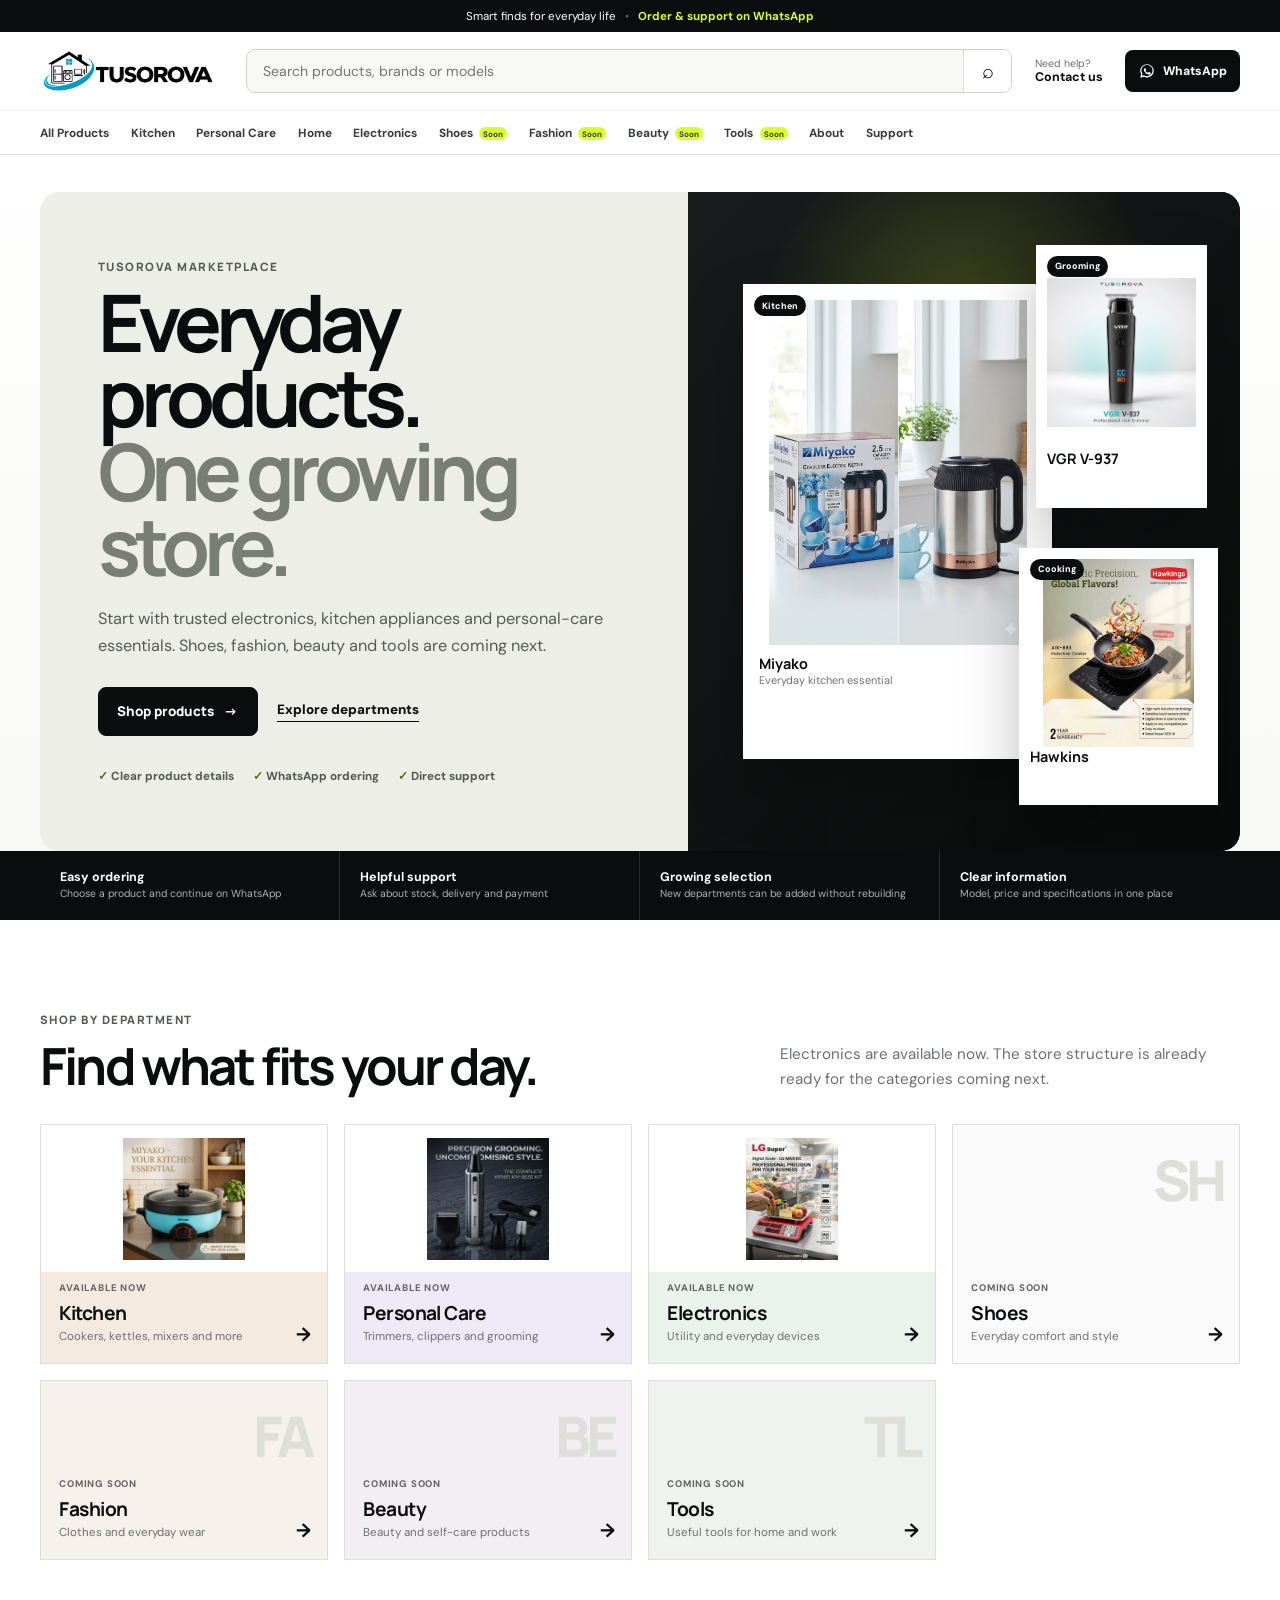
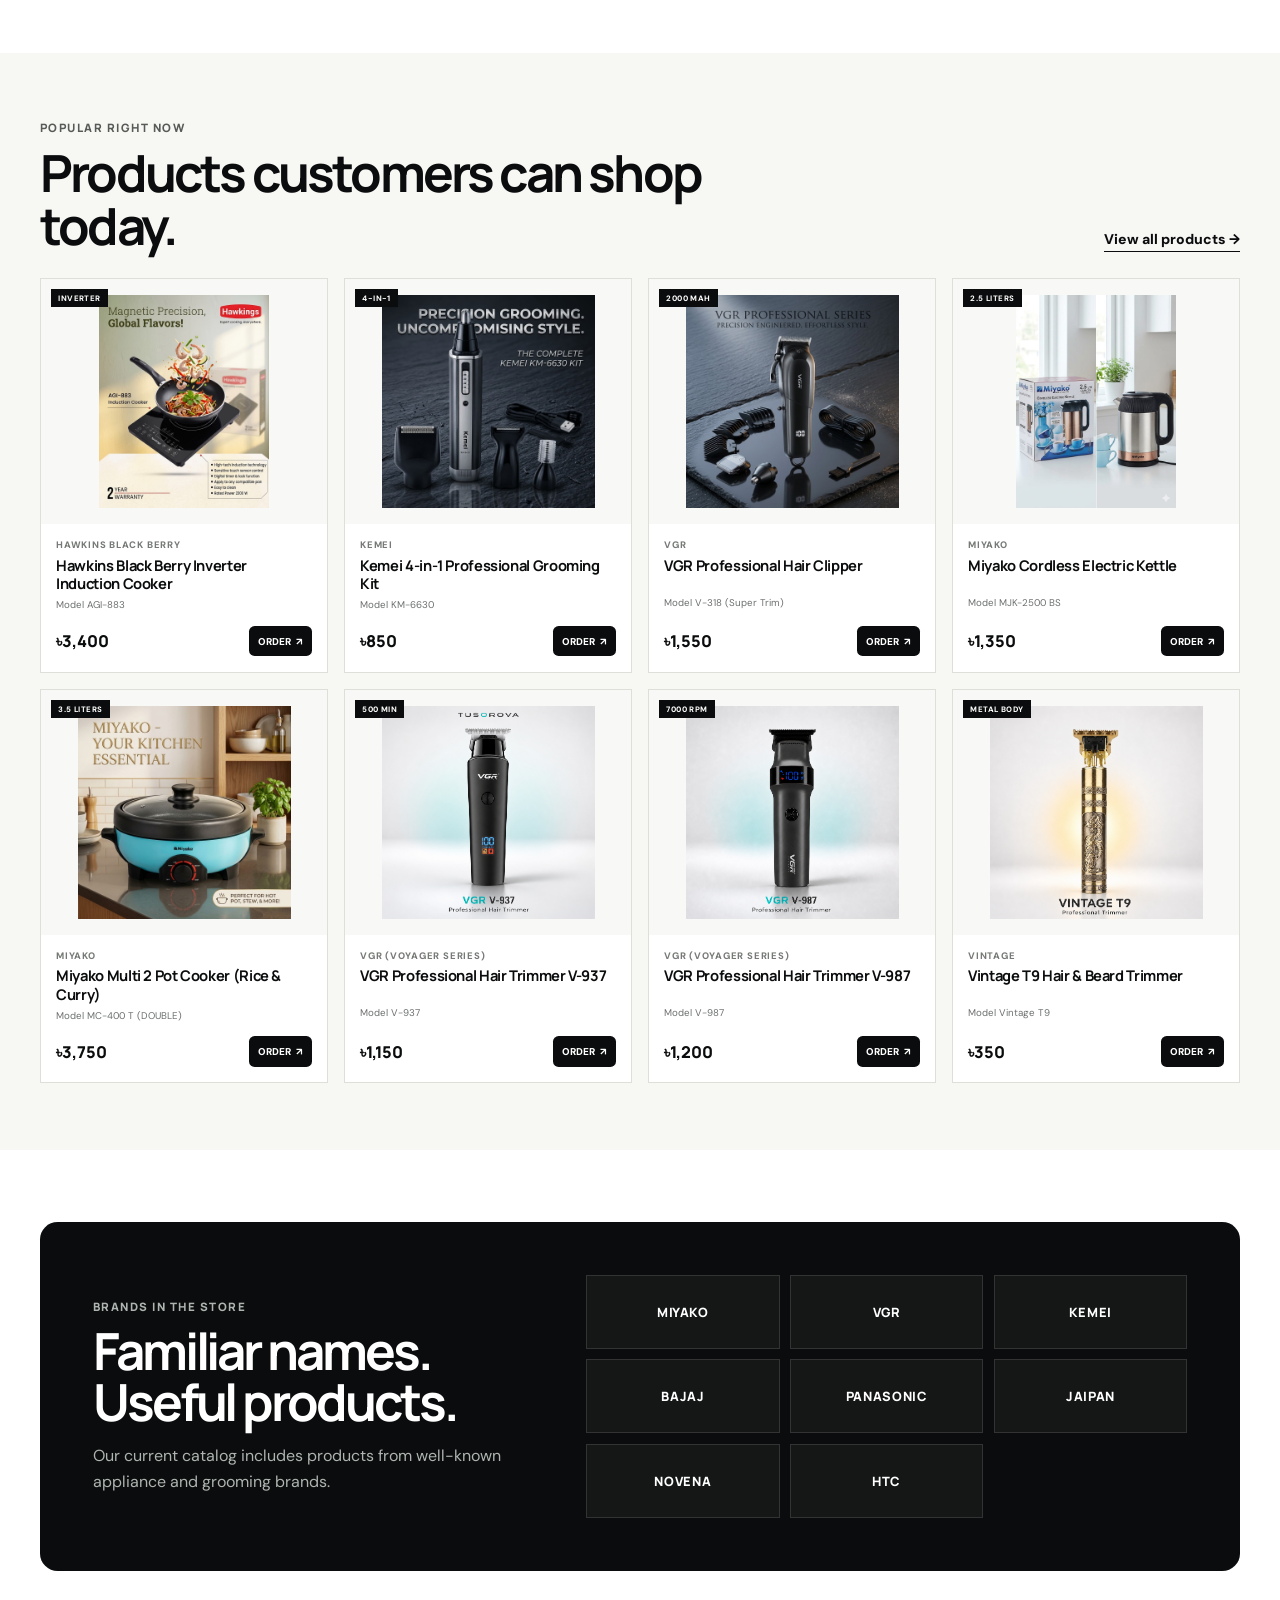
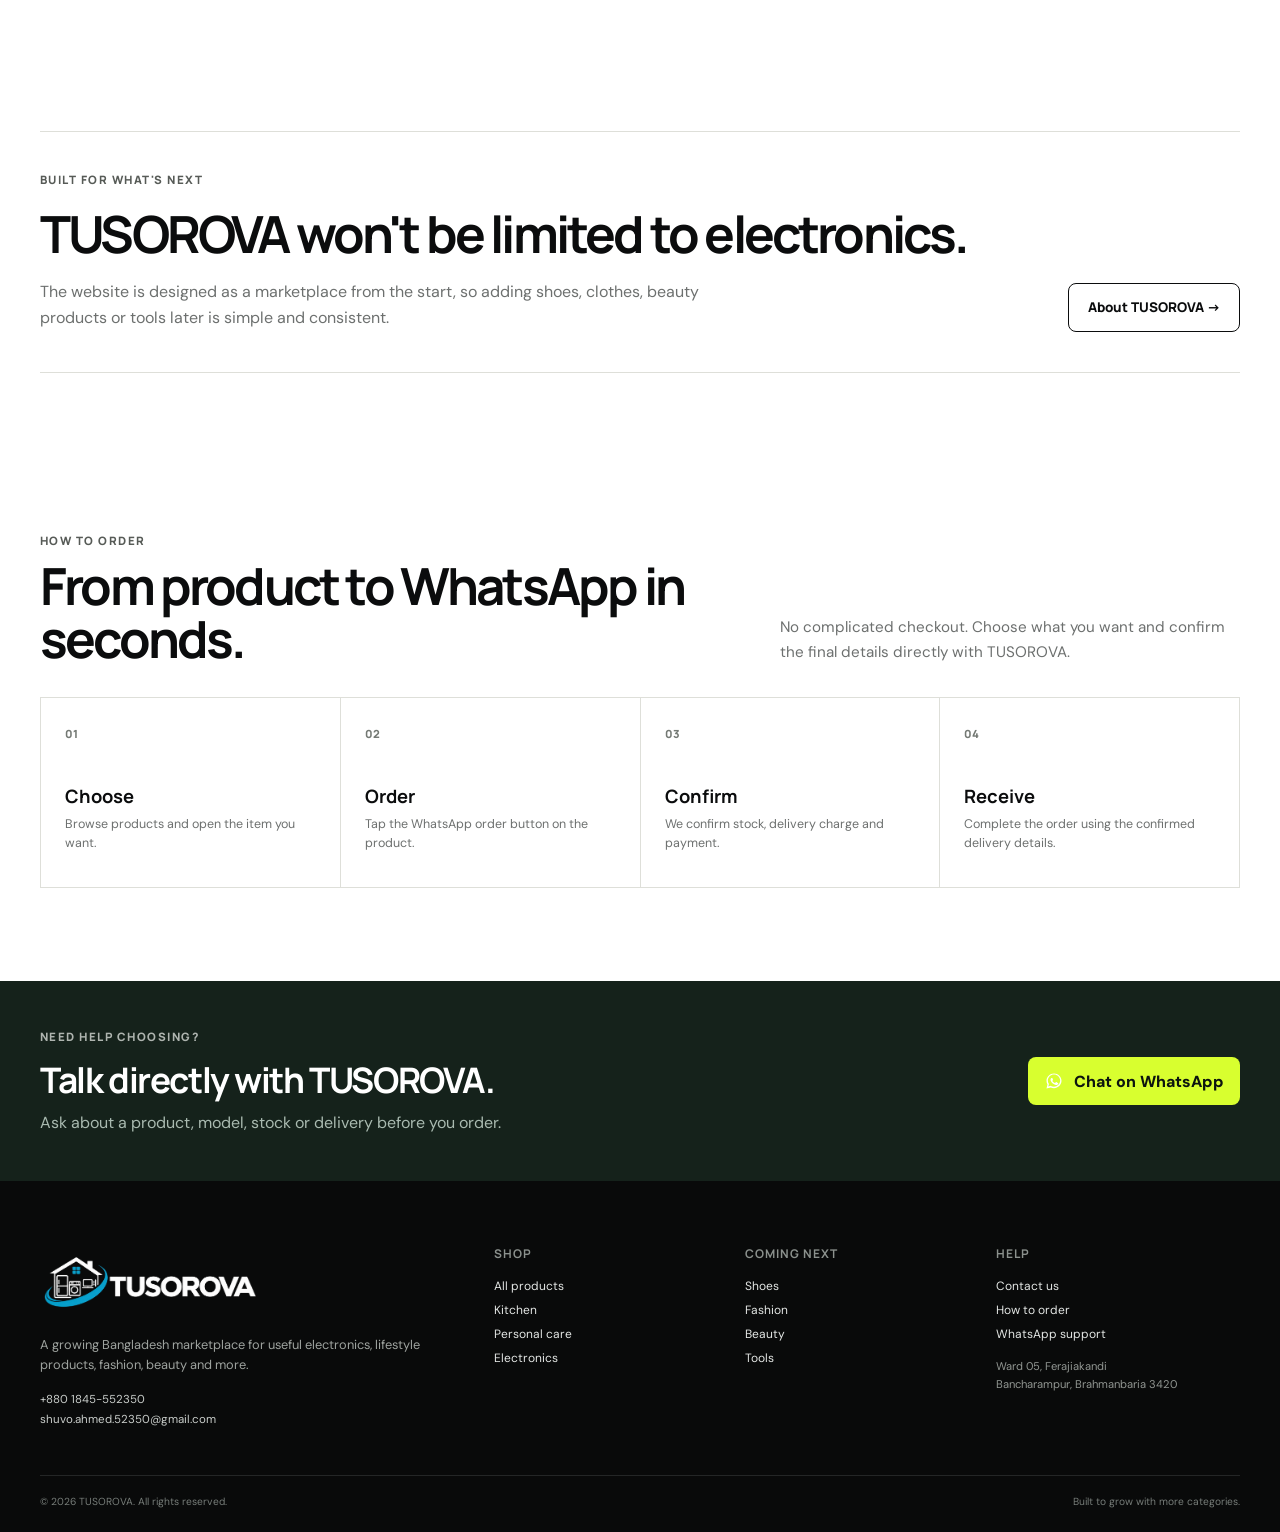
==== index.html @ 665674dc "Use transparent brand logo and Bangla WhatsApp messages" ====
<!doctype html>
<html lang="en">
<head>
<meta charset="utf-8">
<meta name="viewport" content="width=device-width, initial-scale=1">
<meta name="theme-color" content="#0a0a0a">
<link rel="icon" href="assets/tusorova-original-mark.svg" type="image/svg+xml">
<link rel="preconnect" href="https://fonts.googleapis.com">
<link rel="preconnect" href="https://fonts.gstatic.com" crossorigin>
<link href="https://fonts.googleapis.com/css2?family=DM+Sans:wght@400;500;600;700&family=Manrope:wght@600;700;800&display=swap" rel="stylesheet">
<link rel="stylesheet" href="css/style.css?v=tusorova-2026-2">
<meta name="description" content="Shop TUSOROVA for electronics, kitchen appliances and personal care products. Shoes, fashion, beauty and tools are coming next.">
<meta name="google-site-verification" content="vX2oG7GP9mftNvtlFrKsO9a4aF0Yzbfd-yF4ftfDaGk">
<meta property="og:title" content="TUSOROVA | Everyday products, one growing store">
<meta property="og:description" content="Electronics today. More everyday categories tomorrow.">
<title>TUSOROVA | Everyday Products, One Growing Store</title>
</head>
<body data-page="home">
<div class="announcement-bar"><div class="container"><span>Smart finds for everyday life</span><span class="announcement-sep">•</span><a href="https://wa.me/8801987510088?text=%E0%A6%86%E0%A6%B8%E0%A6%B8%E0%A6%BE%E0%A6%B2%E0%A6%BE%E0%A6%AE%E0%A7%81%20%E0%A6%86%E0%A6%B2%E0%A6%BE%E0%A6%87%E0%A6%95%E0%A7%81%E0%A6%AE%20TUSOROVA!%20%E0%A6%86%E0%A6%AE%E0%A6%BF%20%E0%A6%86%E0%A6%AA%E0%A6%A8%E0%A6%BE%E0%A6%A6%E0%A7%87%E0%A6%B0%20%E0%A6%AA%E0%A6%A3%E0%A7%8D%E0%A6%AF%20%E0%A6%B8%E0%A6%AE%E0%A7%8D%E0%A6%AA%E0%A6%B0%E0%A7%8D%E0%A6%95%E0%A7%87%20%E0%A6%9C%E0%A6%BE%E0%A6%A8%E0%A6%A4%E0%A7%87%20%E0%A6%9A%E0%A6%BE%E0%A6%87%E0%A5%A4" target="_blank" rel="noopener">Order & support on WhatsApp</a></div></div>
<header class="site-header sticky-top">
  <div class="container header-main">
    <button class="mobile-menu-btn" type="button" aria-label="Open menu" aria-expanded="false" aria-controls="siteNav"><span></span><span></span><span></span></button>
    <a class="brand-logo" href="index.html" aria-label="TUSOROVA home"><img src="assets/tusorova-transparent.png" alt="TUSOROVA"></a>
    <form class="site-search" role="search"><label class="visually-hidden" for="siteSearch">Search products</label><input id="siteSearch" type="search" placeholder="Search products, brands or models" autocomplete="off"><button type="submit" aria-label="Search">⌕</button></form>
    <a class="header-support" href="contact.html"><span>Need help?</span><strong>Contact us</strong></a>
    <a class="header-whatsapp" href="https://wa.me/8801987510088?text=%E0%A6%86%E0%A6%B8%E0%A6%B8%E0%A6%BE%E0%A6%B2%E0%A6%BE%E0%A6%AE%E0%A7%81%20%E0%A6%86%E0%A6%B2%E0%A6%BE%E0%A6%87%E0%A6%95%E0%A7%81%E0%A6%AE%20TUSOROVA!%20%E0%A6%86%E0%A6%AE%E0%A6%BF%20%E0%A6%86%E0%A6%AA%E0%A6%A8%E0%A6%BE%E0%A6%A6%E0%A7%87%E0%A6%B0%20%E0%A6%AA%E0%A6%A3%E0%A7%8D%E0%A6%AF%20%E0%A6%B8%E0%A6%AE%E0%A7%8D%E0%A6%AA%E0%A6%B0%E0%A7%8D%E0%A6%95%E0%A7%87%20%E0%A6%9C%E0%A6%BE%E0%A6%A8%E0%A6%A4%E0%A7%87%20%E0%A6%9A%E0%A6%BE%E0%A6%87%E0%A5%A4" target="_blank" rel="noopener"><img src="assets/whatsapp-chat.svg" alt=""><span>WhatsApp</span></a>
  </div>
  <nav class="department-nav" id="siteNav" aria-label="Departments">
    <div class="container department-scroll">
      <a href="products.html" data-nav-category="all">All Products</a>
      <a href="products.html?category=kitchen" data-nav-category="kitchen">Kitchen</a>
      <a href="products.html?category=personal" data-nav-category="personal">Personal Care</a>
      <a href="products.html?category=home" data-nav-category="home">Home</a>
      <a href="products.html?category=power" data-nav-category="power">Electronics</a>
      <a href="products.html?category=shoes" data-nav-category="shoes">Shoes <small>Soon</small></a>
      <a href="products.html?category=fashion" data-nav-category="fashion">Fashion <small>Soon</small></a>
      <a href="products.html?category=beauty" data-nav-category="beauty">Beauty <small>Soon</small></a>
      <a href="products.html?category=tools" data-nav-category="tools">Tools <small>Soon</small></a>
      <a href="about.html">About</a>
      <a href="contact.html">Support</a>
    </div>
  </nav>
</header>
<main>
  <section class="hero-section">
    <div class="container">
      <div class="hero-shell">
        <div class="hero-copy">
          <p class="eyebrow">TUSOROVA MARKETPLACE</p>
          <h1>Everyday products.<br><em>One growing store.</em></h1>
          <p class="hero-lead">Start with trusted electronics, kitchen appliances and personal-care essentials. Shoes, fashion, beauty and tools are coming next.</p>
          <div class="hero-actions"><a class="btn-primary-dark" href="products.html">Shop products <span>→</span></a><a class="btn-text" href="#departments">Explore departments</a></div>
          <div class="hero-proof"><span>✓ Clear product details</span><span>✓ WhatsApp ordering</span><span>✓ Direct support</span></div>
        </div>
        <div class="hero-products" aria-label="Featured TUSOROVA products">
          <div class="hero-product hero-product-main"><span class="mini-label">Kitchen</span><img src="assets/miyako-mjk-2500bs.jpg" alt="Miyako electric kettle"><strong>Miyako</strong><small>Everyday kitchen essential</small></div>
          <div class="hero-product hero-product-top"><span class="mini-label">Grooming</span><img src="assets/vgr-v937-main.png" alt="VGR V-937 trimmer"><strong>VGR V-937</strong></div>
          <div class="hero-product hero-product-bottom"><span class="mini-label">Cooking</span><img src="assets/hawkins-agi-883-display.png" alt="Hawkins induction cooker"><strong>Hawkins</strong></div>
        </div>
      </div>
    </div>
  </section>

  <section class="trust-strip"><div class="container trust-grid"><div><b>Easy ordering</b><span>Choose a product and continue on WhatsApp</span></div><div><b>Helpful support</b><span>Ask about stock, delivery and payment</span></div><div><b>Growing selection</b><span>New departments can be added without rebuilding</span></div><div><b>Clear information</b><span>Model, price and specifications in one place</span></div></div></section>

  <section class="section-space" id="departments">
    <div class="container">
      <div class="section-heading"><div><p class="eyebrow">SHOP BY DEPARTMENT</p><h2>Find what fits your day.</h2></div><p>Electronics are available now. The store structure is already ready for the categories coming next.</p></div>
      <div class="department-grid">
        <a class="department-card active-dept dept-kitchen" href="products.html?category=kitchen"><div class="dept-image"><img src="assets/miyako-mc-400t-main.png" alt="Kitchen appliances"></div><div><span>Available now</span><h3>Kitchen</h3><p>Cookers, kettles, mixers and more</p></div><b>→</b></a>
        <a class="department-card active-dept dept-care" href="products.html?category=personal"><div class="dept-image"><img src="assets/kemei-km-6630-main.png" alt="Personal care"></div><div><span>Available now</span><h3>Personal Care</h3><p>Trimmers, clippers and grooming</p></div><b>→</b></a>
        <a class="department-card active-dept dept-electronics" href="products.html?category=power"><div class="dept-image"><img src="assets/lg-super-lg-max-dc.jpg" alt="Electronics"></div><div><span>Available now</span><h3>Electronics</h3><p>Utility and everyday devices</p></div><b>→</b></a>
        <a class="department-card coming-dept" href="products.html?category=shoes"><div class="dept-letter">SH</div><div><span>Coming soon</span><h3>Shoes</h3><p>Everyday comfort and style</p></div><b>→</b></a>
        <a class="department-card coming-dept" href="products.html?category=fashion"><div class="dept-letter">FA</div><div><span>Coming soon</span><h3>Fashion</h3><p>Clothes and everyday wear</p></div><b>→</b></a>
        <a class="department-card coming-dept" href="products.html?category=beauty"><div class="dept-letter">BE</div><div><span>Coming soon</span><h3>Beauty</h3><p>Beauty and self-care products</p></div><b>→</b></a>
        <a class="department-card coming-dept" href="products.html?category=tools"><div class="dept-letter">TL</div><div><span>Coming soon</span><h3>Tools</h3><p>Useful tools for home and work</p></div><b>→</b></a>
      </div>
    </div>
  </section>

  <section class="featured-wrap section-space-sm">
    <div class="container"><div class="section-heading compact"><div><p class="eyebrow">POPULAR RIGHT NOW</p><h2>Products customers can shop today.</h2></div><a class="view-all" href="products.html">View all products →</a></div><div class="row g-3 g-lg-4" id="featuredProducts"></div></div>
  </section>

  <section class="brand-section section-space"><div class="container"><div class="brand-panel"><div><p class="eyebrow light">BRANDS IN THE STORE</p><h2>Familiar names.<br>Useful products.</h2><p>Our current catalog includes products from well-known appliance and grooming brands.</p></div><div class="brand-cloud"><span>MIYAKO</span><span>VGR</span><span>KEMEI</span><span>BAJAJ</span><span>PANASONIC</span><span>JAIPAN</span><span>NOVENA</span><span>HTC</span></div></div></div></section>

  <section class="section-space-sm"><div class="container"><div class="future-panel"><div><p class="eyebrow">BUILT FOR WHAT'S NEXT</p><h2>TUSOROVA won't be limited to electronics.</h2><p>The website is designed as a marketplace from the start, so adding shoes, clothes, beauty products or tools later is simple and consistent.</p></div><a class="btn-outline-dark" href="about.html">About TUSOROVA →</a></div></div></section>

  <section class="order-home section-space" id="how-to-order"><div class="container"><div class="section-heading"><div><p class="eyebrow">HOW TO ORDER</p><h2>From product to WhatsApp in seconds.</h2></div><p>No complicated checkout. Choose what you want and confirm the final details directly with TUSOROVA.</p></div><div class="steps-grid"><article><span>01</span><h3>Choose</h3><p>Browse products and open the item you want.</p></article><article><span>02</span><h3>Order</h3><p>Tap the WhatsApp order button on the product.</p></article><article><span>03</span><h3>Confirm</h3><p>We confirm stock, delivery charge and payment.</p></article><article><span>04</span><h3>Receive</h3><p>Complete the order using the confirmed delivery details.</p></article></div></div></section>

  <section class="whatsapp-cta"><div class="container"><div><p class="eyebrow light">NEED HELP CHOOSING?</p><h2>Talk directly with TUSOROVA.</h2><p>Ask about a product, model, stock or delivery before you order.</p></div><a href="https://wa.me/8801987510088?text=%E0%A6%86%E0%A6%B8%E0%A6%B8%E0%A6%BE%E0%A6%B2%E0%A6%BE%E0%A6%AE%E0%A7%81%20%E0%A6%86%E0%A6%B2%E0%A6%BE%E0%A6%87%E0%A6%95%E0%A7%81%E0%A6%AE%20TUSOROVA!%20%E0%A6%86%E0%A6%AE%E0%A6%BF%20%E0%A6%86%E0%A6%AA%E0%A6%A8%E0%A6%BE%E0%A6%A6%E0%A7%87%E0%A6%B0%20%E0%A6%AA%E0%A6%A3%E0%A7%8D%E0%A6%AF%20%E0%A6%B8%E0%A6%AE%E0%A7%8D%E0%A6%AA%E0%A6%B0%E0%A7%8D%E0%A6%95%E0%A7%87%20%E0%A6%9C%E0%A6%BE%E0%A6%A8%E0%A6%A4%E0%A7%87%20%E0%A6%9A%E0%A6%BE%E0%A6%87%E0%A5%A4" target="_blank" rel="noopener"><img src="assets/whatsapp-chat.svg" alt=""> Chat on WhatsApp</a></div></section>
</main>
<footer class="site-footer">
  <div class="container">
    <div class="footer-grid">
      <div class="footer-brand-col"><a class="footer-logo" href="index.html"><img src="assets/tusorova-transparent.png" alt="TUSOROVA"></a><p>A growing Bangladesh marketplace for useful electronics, lifestyle products, fashion, beauty and more.</p><div class="footer-contact-mini"><a href="tel:+8801845552350">+880 1845-552350</a><a href="mailto:shuvo.ahmed.52350@gmail.com">shuvo.ahmed.52350@gmail.com</a></div></div>
      <div><h3>Shop</h3><a href="products.html">All products</a><a href="products.html?category=kitchen">Kitchen</a><a href="products.html?category=personal">Personal care</a><a href="products.html?category=power">Electronics</a></div>
      <div><h3>Coming next</h3><a href="products.html?category=shoes">Shoes</a><a href="products.html?category=fashion">Fashion</a><a href="products.html?category=beauty">Beauty</a><a href="products.html?category=tools">Tools</a></div>
      <div><h3>Help</h3><a href="contact.html">Contact us</a><a href="products.html#how-to-order">How to order</a><a href="https://wa.me/8801987510088?text=%E0%A6%86%E0%A6%B8%E0%A6%B8%E0%A6%BE%E0%A6%B2%E0%A6%BE%E0%A6%AE%E0%A7%81%20%E0%A6%86%E0%A6%B2%E0%A6%BE%E0%A6%87%E0%A6%95%E0%A7%81%E0%A6%AE%20TUSOROVA!%20%E0%A6%86%E0%A6%AE%E0%A6%BF%20%E0%A6%86%E0%A6%AA%E0%A6%A8%E0%A6%BE%E0%A6%A6%E0%A7%87%E0%A6%B0%20%E0%A6%AA%E0%A6%A3%E0%A7%8D%E0%A6%AF%20%E0%A6%B8%E0%A6%AE%E0%A7%8D%E0%A6%AA%E0%A6%B0%E0%A7%8D%E0%A6%95%E0%A7%87%20%E0%A6%9C%E0%A6%BE%E0%A6%A8%E0%A6%A4%E0%A7%87%20%E0%A6%9A%E0%A6%BE%E0%A6%87%E0%A5%A4" target="_blank" rel="noopener">WhatsApp support</a><p class="footer-address">Ward 05, Ferajiakandi<br>Bancharampur, Brahmanbaria 3420</p></div>
    </div>
    <div class="footer-bottom"><span>© 2026 TUSOROVA. All rights reserved.</span><span>Built to grow with more categories.</span></div>
  </div>
</footer>
<script src="js/script.js?v=tusorova-2026-2"></script>
</body></html>
---- css/style.css ----
/* TUSOROVA 2026 marketplace redesign */
:root{--ink:#0b0c0d;--ink-2:#17191b;--paper:#fff;--soft:#f5f5f2;--soft-2:#ecece8;--muted:#6d706f;--line:#dedfd9;--accent:#d8ff2f;--accent-dark:#bddd15;--warm:#f5eadf;--green:#e9f3ec;--purple:#eee9f6;--max:1200px;--heading:'Manrope',sans-serif;--body:'DM Sans',sans-serif;--shadow:0 20px 60px rgba(15,18,17,.08)}
*{box-sizing:border-box}html{scroll-behavior:smooth}body{font-family:var(--body);color:var(--ink);background:#fff;margin:0}img{max-width:100%;display:block}a{text-decoration:none;color:inherit}button,input,textarea{font:inherit}.container{width:min(calc(100% - 32px),var(--max));margin-inline:auto}.visually-hidden{position:absolute!important;width:1px!important;height:1px!important;padding:0!important;margin:-1px!important;overflow:hidden!important;clip:rect(0,0,0,0)!important;white-space:nowrap!important;border:0!important}.row{display:grid;grid-template-columns:repeat(12,minmax(0,1fr));gap:1rem}.row>*{min-width:0}.col-6{grid-column:span 6}.col-md-4,.col-lg-3,.col-xl-3,.col-xxl-2{grid-column:span 3}.g-3,.g-4,.g-lg-4{gap:1rem}#shopProducts{grid-template-columns:repeat(6,minmax(0,1fr))}#shopProducts>*{grid-column:auto}#featuredProducts,.related-section .row{grid-template-columns:repeat(4,minmax(0,1fr))}#featuredProducts>*,.related-section .row>*{grid-column:auto}.eyebrow{font-family:var(--heading);font-size:.72rem;font-weight:800;letter-spacing:.13em;text-transform:uppercase;margin:0 0 .7rem;color:#575b57}.eyebrow.light{color:#aeb4af}.section-space{padding:5.8rem 0}.section-space-sm{padding:4.2rem 0}.section-heading{display:flex;justify-content:space-between;align-items:end;gap:2rem;margin-bottom:2rem}.section-heading.compact{margin-bottom:1.6rem}.section-heading h2{font-family:var(--heading);font-size:clamp(2rem,4vw,3.45rem);line-height:1.04;letter-spacing:-.055em;margin:0;max-width:760px}.section-heading>p{color:var(--muted);font-size:.95rem;line-height:1.65;max-width:460px;margin:0}.view-all{font-weight:800;font-size:.88rem;border-bottom:1px solid var(--ink);padding-bottom:.2rem;white-space:nowrap}.btn-primary-dark,.btn-outline-dark{display:inline-flex;align-items:center;justify-content:center;gap:.65rem;font-family:var(--heading);font-weight:800;font-size:.84rem;padding:.9rem 1.15rem;border-radius:.5rem;transition:.2s}.btn-primary-dark{background:var(--ink);color:#fff;border:1px solid var(--ink)}.btn-primary-dark:hover{background:#232626;color:#fff}.btn-outline-dark{border:1px solid var(--ink);color:var(--ink)}.btn-outline-dark:hover{background:var(--ink);color:#fff}
/* top + header */
.announcement-bar{background:var(--ink);color:#fff;font-size:.72rem}.announcement-bar .container{height:32px;display:flex;align-items:center;justify-content:center;gap:.55rem}.announcement-bar a{color:var(--accent);font-weight:700}.announcement-sep{opacity:.35}.site-header{background:rgba(255,255,255,.97);backdrop-filter:blur(12px);z-index:1000;border-bottom:1px solid var(--line)}.header-main{min-height:78px;display:grid;grid-template-columns:190px minmax(300px,1fr) auto auto;align-items:center;gap:1rem}.brand-logo{width:176px}.brand-logo img{width:100%;height:auto}.site-search{height:44px;display:flex;border:1px solid #cfd1cb;border-radius:.55rem;overflow:hidden;background:#f8f8f6}.site-search input{border:0;outline:0;background:transparent;flex:1;min-width:0;padding:0 1rem;font-size:.88rem}.site-search button{width:48px;border:0;border-left:1px solid #d9dad5;background:#fff;font-size:1.25rem;cursor:pointer}.header-support{display:flex;flex-direction:column;line-height:1.15;padding:0 .4rem}.header-support span{font-size:.66rem;color:var(--muted)}.header-support strong{font-size:.78rem}.header-whatsapp{height:42px;display:flex;align-items:center;gap:.45rem;background:var(--ink);color:#fff;border-radius:.5rem;padding:0 .8rem;font-size:.76rem;font-weight:800}.header-whatsapp img{width:18px;height:18px}.department-nav{border-top:1px solid #eee}.department-scroll{display:flex;align-items:center;gap:1.35rem;height:43px;overflow:auto;scrollbar-width:none}.department-scroll::-webkit-scrollbar{display:none}.department-nav a{font-size:.74rem;font-weight:700;white-space:nowrap;color:#383b39}.department-nav a:hover{color:#000}.department-nav small{font-size:.5rem;background:var(--accent);padding:.1rem .25rem;border-radius:99px;margin-left:.2rem}.mobile-menu-btn{display:none;border:0;background:transparent;padding:5px}.mobile-menu-btn span{display:block;width:22px;height:2px;background:#111;margin:4px}
/* hero */
.hero-section{padding:2.3rem 0 0;background:linear-gradient(180deg,#fff 0,#f8f8f5 100%)}.hero-shell{min-height:530px;background:#eeeee9;border-radius:1.2rem;overflow:hidden;display:grid;grid-template-columns:1.08fr .92fr}.hero-copy{padding:4.2rem 3.6rem;display:flex;flex-direction:column;justify-content:center}.hero-copy h1{font-family:var(--heading);font-size:clamp(3rem,6.2vw,5.9rem);line-height:.94;letter-spacing:-.075em;margin:0;max-width:760px}.hero-copy h1 em{font-style:normal;color:#787d76}.hero-lead{font-size:1.02rem;line-height:1.65;color:#575b57;max-width:590px;margin:1.4rem 0 1.7rem}.hero-actions{display:flex;align-items:center;gap:1.2rem;flex-wrap:wrap}.btn-text{font-size:.84rem;font-weight:800;border-bottom:1px solid var(--ink);padding-bottom:.18rem}.hero-proof{display:flex;flex-wrap:wrap;gap:.5rem 1.2rem;margin-top:2rem;font-size:.73rem;font-weight:700;color:#535753}.hero-proof span::first-letter{color:#557000}.hero-products{position:relative;background:#111;overflow:hidden;min-height:530px}.hero-products:before{content:'';position:absolute;inset:0;background:radial-gradient(circle at 50% 20%,rgba(216,255,47,.22),transparent 34%),linear-gradient(135deg,#181b1c,#090a0a)}.hero-product{position:absolute;background:white;box-shadow:0 28px 55px rgba(0,0,0,.25);display:flex;flex-direction:column;overflow:hidden}.hero-product img{object-fit:contain;background:#fff}.hero-product strong{font-family:var(--heading);font-size:.9rem}.hero-product small{font-size:.68rem;color:var(--muted)}.mini-label{position:absolute;top:.7rem;left:.7rem;background:var(--ink);color:#fff;border-radius:99px;padding:.28rem .5rem;font-size:.56rem;font-weight:800;z-index:2}.hero-product-main{left:10%;top:14%;width:56%;height:72%;padding:1rem}.hero-product-main img{height:78%;margin-bottom:.55rem}.hero-product-top{right:6%;top:8%;width:31%;height:40%;padding:.7rem}.hero-product-top img{height:80%}.hero-product-bottom{right:4%;bottom:7%;width:36%;height:39%;padding:.7rem}.hero-product-bottom img{height:80%}
/* trust */
.trust-strip{background:var(--ink);color:white}.trust-grid{display:grid;grid-template-columns:repeat(4,1fr)}.trust-grid>div{padding:1.1rem 1.25rem;border-right:1px solid rgba(255,255,255,.12)}.trust-grid>div:last-child{border-right:0}.trust-grid b,.trust-grid span{display:block}.trust-grid b{font-size:.78rem}.trust-grid span{font-size:.65rem;color:#aeb3b0;margin-top:.18rem;line-height:1.4}
/* departments */
.department-grid{display:grid;grid-template-columns:repeat(4,1fr);gap:1rem}.department-card{position:relative;min-height:240px;border:1px solid var(--line);padding:1.15rem;background:var(--soft);overflow:hidden;display:flex;flex-direction:column;justify-content:end;transition:.2s}.department-card:hover{transform:translateY(-4px);box-shadow:var(--shadow);color:var(--ink)}.department-card>div:not(.dept-image):not(.dept-letter){position:relative;z-index:2}.department-card span{font-size:.6rem;font-weight:800;text-transform:uppercase;letter-spacing:.08em;color:#666}.department-card h3{font-family:var(--heading);font-size:1.2rem;margin:.28rem 0 .2rem;letter-spacing:-.03em}.department-card p{font-size:.72rem;color:var(--muted);margin:0}.department-card>b{position:absolute;right:1rem;bottom:1rem;font-size:1.2rem;z-index:3}.dept-image{position:absolute;inset:0 0 38% 0;display:flex;align-items:center;justify-content:center;padding:.8rem;background:white}.dept-image img{width:100%;height:100%;object-fit:contain}.active-dept{padding-top:150px}.dept-kitchen{background:var(--warm)}.dept-care{background:var(--purple)}.dept-electronics{background:var(--green)}.coming-dept{min-height:180px;background:#fafafa}.dept-letter{position:absolute;top:1rem;right:1rem;font-family:var(--heading);font-size:3.5rem;font-weight:800;letter-spacing:-.08em;color:#dedfd9}.coming-dept:nth-child(5){background:#f6f1eb}.coming-dept:nth-child(6){background:#f3eef4}.coming-dept:nth-child(7){background:#eef3ef}
/* products */
.featured-wrap{background:#f7f7f4}.product-card{height:100%;background:#fff;border:1px solid var(--line);display:flex;flex-direction:column;transition:.2s}.product-card:hover{box-shadow:0 15px 35px rgba(12,15,13,.08);transform:translateY(-3px)}.product-image-wrap{height:245px;background:#f8f8f6;position:relative;padding:1rem;overflow:hidden}.product-image{height:100%;width:100%;object-fit:contain;transition:transform .25s}.product-card:hover .product-image{transform:scale(1.035)}.product-badge{position:absolute;left:.65rem;top:.65rem;background:var(--ink);color:#fff;padding:.25rem .42rem;font-size:.49rem;font-weight:800;letter-spacing:.06em}.product-info{padding:.95rem;display:flex;flex-direction:column;flex:1}.product-brand{font-size:.59rem;font-weight:800;text-transform:uppercase;letter-spacing:.08em;color:#767a76;margin:0 0 .28rem}.product-title{font-family:var(--heading);font-size:.92rem;line-height:1.26;letter-spacing:-.025em;margin:0;min-height:2.35em}.product-title a:hover{text-decoration:underline}.product-model{font-size:.61rem;color:var(--muted);margin:.35rem 0 0}.product-bottom{display:flex;align-items:center;justify-content:space-between;gap:.5rem;margin-top:auto;padding-top:.9rem}.product-price{font-family:var(--heading);font-weight:800;font-size:1.02rem}.product-order{font-size:.62rem;font-weight:800;text-transform:uppercase;display:inline-flex;align-items:center;gap:.3rem;background:var(--ink);color:#fff;padding:.55rem .6rem;border-radius:.35rem}.product-order:hover{color:var(--ink);background:var(--accent)}
/* brands/future/steps */
.brand-section{padding-top:4.5rem}.brand-panel{background:var(--ink);color:white;border-radius:1.1rem;padding:3.3rem;display:grid;grid-template-columns:1fr 1.4fr;gap:4rem;align-items:center}.brand-panel h2{font-family:var(--heading);font-size:clamp(2.3rem,4vw,4.3rem);line-height:1;letter-spacing:-.06em;margin:0}.brand-panel p:not(.eyebrow){color:#aeb4af;max-width:430px;line-height:1.6;margin:1rem 0 0}.brand-cloud{display:grid;grid-template-columns:repeat(3,1fr);gap:.65rem}.brand-cloud span{border:1px solid #333;min-height:74px;display:flex;align-items:center;justify-content:center;font-family:var(--heading);font-weight:800;font-size:.8rem;letter-spacing:.05em;background:#151717}.future-panel{border-top:1px solid var(--line);border-bottom:1px solid var(--line);padding:2.5rem 0;display:flex;justify-content:space-between;align-items:end;gap:2rem}.future-panel h2{font-family:var(--heading);font-size:clamp(2rem,4vw,3.5rem);letter-spacing:-.055em;margin:0 0 .7rem}.future-panel p:not(.eyebrow){color:var(--muted);max-width:700px;line-height:1.65;margin:0}.order-home{background:#fff}.steps-grid{display:grid;grid-template-columns:repeat(4,1fr);border-top:1px solid var(--line);border-left:1px solid var(--line)}.steps-grid article{min-height:190px;padding:1.5rem;border-right:1px solid var(--line);border-bottom:1px solid var(--line)}.steps-grid span{font-family:var(--heading);font-size:.7rem;font-weight:800;color:#747974}.steps-grid h3{font-family:var(--heading);font-size:1.15rem;margin:2.5rem 0 .35rem}.steps-grid p{font-size:.78rem;line-height:1.55;color:var(--muted);margin:0}.whatsapp-cta{background:#15221b;color:white;padding:3rem 0}.whatsapp-cta .container{display:flex;align-items:center;justify-content:space-between;gap:2rem}.whatsapp-cta h2{font-family:var(--heading);font-size:2.2rem;letter-spacing:-.04em;margin:0}.whatsapp-cta p:not(.eyebrow){color:#a9bab0;margin:.5rem 0 0}.whatsapp-cta a{display:flex;align-items:center;gap:.6rem;background:var(--accent);color:#0c140f;padding:.85rem 1rem;border-radius:.5rem;font-weight:800}.whatsapp-cta img{width:20px}
/* shop */
.shop-hero{padding:4.2rem 0 2rem;background:#f6f6f3}.shop-title-row{display:flex;align-items:end;justify-content:space-between;gap:2rem}.shop-title-row h1{font-family:var(--heading);font-size:clamp(3rem,6vw,5.3rem);letter-spacing:-.07em;line-height:.96;margin:0}.shop-title-row p{color:var(--muted);max-width:590px;line-height:1.6;margin:1rem 0 0}.shop-mini-trust{display:flex;gap:.8rem;flex-wrap:wrap}.shop-mini-trust span{font-size:.69rem;font-weight:800;border:1px solid #cfd1cb;padding:.42rem .55rem}.shop-tools{position:sticky;top:153px;background:#fff;border-bottom:1px solid var(--line);z-index:50}.filter-bar{min-height:64px;display:flex;align-items:center;gap:.45rem;overflow:auto;scrollbar-width:none}.filter-bar::-webkit-scrollbar{display:none}.filter-button{border:1px solid var(--line);background:#fff;color:#444;padding:.55rem .72rem;border-radius:99px;font-size:.7rem;font-weight:800;white-space:nowrap}.filter-button.active{background:var(--ink);border-color:var(--ink);color:#fff}.filter-button small{font-size:.5rem;color:#809300}.filter-button.active small{color:var(--accent)}.product-count{font-size:.68rem;color:var(--muted);margin-left:auto;white-space:nowrap}.shop-section{padding:2rem 0 5rem;min-height:420px}.shop-section .product-image-wrap{height:190px}.shop-section .product-info{padding:.75rem}.shop-section .product-title{font-size:.82rem}.shop-section .product-price{font-size:.92rem}.empty-category{text-align:center;padding:5rem 1rem 3rem;max-width:650px;margin:auto}.empty-category[hidden]{display:none}.empty-icon{width:70px;height:70px;border-radius:50%;background:var(--soft);display:flex;align-items:center;justify-content:center;font-size:2rem;margin:0 auto 1.2rem}.empty-category h2{font-family:var(--heading);font-size:2.2rem;letter-spacing:-.04em}.empty-category>p:not(.eyebrow){color:var(--muted);line-height:1.6;margin:0 auto 1.4rem;max-width:520px}.order-guide{background:#f6f6f3}
/* product detail */
.product-page{padding:2rem 0 5rem}.breadcrumb-line{display:flex;gap:.55rem;align-items:center;color:#777;font-size:.7rem;margin-bottom:1.5rem}.breadcrumb-line a:hover{color:#000}.product-detail-grid{display:grid;grid-template-columns:1.05fr .95fr;gap:4.3rem;align-items:start}.product-gallery{position:sticky;top:175px}.main-product-image{height:590px;background:#f5f5f2;border:1px solid var(--line);padding:2rem;display:flex;align-items:center;justify-content:center}.main-product-image img{height:100%;width:100%;object-fit:contain}.thumb-row{display:flex;gap:.6rem;margin-top:.7rem}.thumb-btn{width:76px;height:76px;background:#fff;border:1px solid var(--line);padding:.35rem}.thumb-btn.active{border:2px solid var(--ink)}.thumb-btn img{width:100%;height:100%;object-fit:contain}.product-summary{padding-top:1rem}.stock-row{display:flex;gap:.6rem;align-items:center;font-size:.63rem;text-transform:uppercase;font-weight:800;letter-spacing:.06em;color:#777}.in-stock{background:#e9f5e9;color:#236126;padding:.3rem .45rem}.detail-brand{font-size:.7rem;font-weight:800;letter-spacing:.1em;text-transform:uppercase;margin:1.2rem 0 .4rem;color:#555}.product-summary h1{font-family:var(--heading);font-size:clamp(2.3rem,4.4vw,4.15rem);line-height:1.02;letter-spacing:-.06em;margin:0}.detail-model{color:#777;font-size:.8rem;margin:.7rem 0 0}.detail-description{color:#595d59;font-size:1rem;line-height:1.7;margin:1.3rem 0}.detail-price{font-family:var(--heading);font-size:2rem;font-weight:800;margin:1rem 0 1.2rem}.detail-order-btn{height:52px;background:var(--ink);color:#fff;display:flex;align-items:center;justify-content:center;gap:.65rem;border-radius:.45rem;font-weight:800}.detail-order-btn:hover{color:#0a0a0a;background:var(--accent)}.detail-order-btn img{width:21px}.detail-help-link{display:inline-block;font-size:.76rem;font-weight:700;margin:1rem 0 1.4rem;border-bottom:1px solid #bbb}.purchase-points{border-top:1px solid var(--line)}.purchase-points>div{padding:.9rem 0;border-bottom:1px solid var(--line);display:grid;grid-template-columns:140px 1fr;gap:1rem}.purchase-points b{font-size:.72rem}.purchase-points span{font-size:.72rem;color:var(--muted)}.product-info-section{display:grid;grid-template-columns:.65fr 1.35fr;gap:4rem;padding:5rem 0 3.5rem;margin-top:4rem;border-top:1px solid var(--line)}.product-info-intro h2{font-family:var(--heading);font-size:2.2rem;letter-spacing:-.045em}.product-info-intro>p:not(.eyebrow){color:var(--muted);line-height:1.6}.spec-list{margin:0;border-top:1px solid var(--line)}.spec-row{display:grid;grid-template-columns:180px 1fr;gap:2rem;padding:1rem 0;border-bottom:1px solid var(--line)}.spec-row dt{font-size:.73rem}.spec-row dd{font-size:.78rem;color:var(--muted);line-height:1.55;margin:0}.related-section{padding:3.5rem 0 1rem;border-top:1px solid var(--line)}.product-not-found{text-align:center;padding:8rem 0}.product-not-found h1{font-family:var(--heading);font-size:3rem;letter-spacing:-.05em;margin-bottom:1.4rem}
/* about */
.about-hero{padding:6rem 0 3rem}.about-hero-grid{display:grid;grid-template-columns:1fr 1fr;gap:6rem;align-items:end}.about-hero h1{font-family:var(--heading);font-size:clamp(3.5rem,7vw,7rem);line-height:.92;letter-spacing:-.075em;margin:0}.about-hero h1 em{font-style:normal;color:#888}.about-lead{font-family:var(--heading);font-size:1.35rem;line-height:1.45;letter-spacing:-.025em;margin:0 0 1rem}.about-hero-grid>div:last-child>p:not(.about-lead){color:var(--muted);line-height:1.65;margin-bottom:1.5rem}.about-visual{padding-bottom:2rem}.about-collage{height:460px;background:#111;display:grid;grid-template-columns:1.2fr .8fr .9fr;gap:1px}.about-card{background:#f6f6f2;position:relative;padding:1.2rem;overflow:hidden}.about-card img{width:100%;height:88%;object-fit:contain}.about-card span{font-size:.7rem;font-weight:800;text-transform:uppercase}.about-card.b{background:#eee9f6}.about-card.text-card{background:var(--accent);display:flex;flex-direction:column;justify-content:flex-end}.about-card.text-card strong{font-family:var(--heading);font-size:2rem}.about-card.text-card p{font-size:.85rem;line-height:1.5}.value-grid{display:grid;grid-template-columns:repeat(4,1fr);border-top:1px solid var(--line);border-left:1px solid var(--line)}.value-grid article{padding:1.5rem;border-right:1px solid var(--line);border-bottom:1px solid var(--line);min-height:240px}.value-grid span{font-size:.7rem;color:#777}.value-grid h3{font-family:var(--heading);font-size:1.2rem;margin:3.5rem 0 .6rem}.value-grid p{font-size:.8rem;line-height:1.6;color:var(--muted)}.location-section{background:var(--ink);color:white;padding:3rem 0}.location-section .container{display:flex;justify-content:space-between;align-items:end;gap:2rem}.location-section h2{font-family:var(--heading);font-size:2.4rem;letter-spacing:-.04em;margin:0}.location-section p:not(.eyebrow){color:#adb2af;margin:.5rem 0 0}.location-section a{color:var(--accent);font-weight:800;border-bottom:1px solid var(--accent)}
/* contact */
.contact-hero{padding:5rem 0 3rem;background:#f6f6f3}.contact-hero h1{font-family:var(--heading);font-size:clamp(3.2rem,6vw,5.5rem);letter-spacing:-.065em;margin:0}.contact-hero>div>p:last-child{color:var(--muted);font-size:1rem;margin:1rem 0 0}.contact-main{padding:4rem 0 5rem}.contact-grid{display:grid;grid-template-columns:.9fr 1.1fr;gap:3rem}.contact-info{display:grid;grid-template-columns:1fr 1fr;gap:.8rem}.contact-card{border:1px solid var(--line);padding:1.2rem;min-height:155px;display:flex;flex-direction:column}.contact-card.primary{grid-column:1/-1;background:var(--ink);color:white;min-height:200px}.contact-card>span{font-size:.62rem;font-weight:800;text-transform:uppercase;letter-spacing:.08em;color:#777}.contact-card.primary>span{color:#aaa}.contact-card h2,.contact-card h3{font-family:var(--heading);margin:.45rem 0 .8rem;word-break:break-word}.contact-card h2{font-size:2.1rem}.contact-card h3{font-size:1rem}.contact-card a{font-size:.77rem;font-weight:800;margin-top:auto}.contact-card.primary a{color:var(--accent);font-size:1rem}.contact-card p{font-size:.72rem;color:var(--muted);margin:.5rem 0 0;line-height:1.5}.contact-card.primary p{color:#aaa}.message-form{border:1px solid var(--line);padding:2rem}.message-form h2{font-family:var(--heading);font-size:2.1rem;letter-spacing:-.04em}.message-form>p:not(.eyebrow){color:var(--muted);font-size:.8rem}.form-grid{display:grid;grid-template-columns:1fr 1fr;gap:1rem;margin-top:1.5rem}.form-grid label{display:flex;flex-direction:column;gap:.35rem}.form-grid label span{font-size:.67rem;font-weight:800}.form-grid input,.form-grid textarea{border:1px solid #cfd1cb;background:#fafafa;padding:.8rem;outline:none;border-radius:.3rem;font-size:.84rem}.form-grid input:focus,.form-grid textarea:focus{border-color:#111;background:#fff}.form-grid .full{grid-column:1/-1}.message-form>small{display:block;color:#888;font-size:.65rem;margin-top:.8rem;line-height:1.4}.payment-strip{background:#f0f1ed;padding:1.1rem 0}.payment-strip .container{display:flex;align-items:center;gap:1.2rem;font-size:.72rem}.payment-strip span{color:var(--muted)}
/* footer */
.site-footer{background:#090a0a;color:#fff;padding:4rem 0 1.5rem}.footer-grid{display:grid;grid-template-columns:2fr 1fr 1fr 1.2fr;gap:3rem}.footer-logo{display:block;width:220px;margin-bottom:1rem}.footer-logo img{width:100%;height:auto}.footer-brand-col>p{color:#9ea39f;max-width:420px;font-size:.8rem;line-height:1.6}.footer-contact-mini{display:flex;flex-direction:column;gap:.35rem;margin-top:1rem}.footer-contact-mini a{font-size:.72rem;color:#c9cdca}.footer-grid h3{font-family:var(--heading);font-size:.75rem;text-transform:uppercase;letter-spacing:.08em;color:#8b918d;margin:0 0 1rem}.footer-grid>div:not(.footer-brand-col)>a{display:block;font-size:.75rem;color:#e4e7e5;margin:.5rem 0}.footer-grid a:hover{color:var(--accent)}.footer-address{font-size:.7rem;color:#919692;line-height:1.55;margin-top:1rem}.footer-bottom{border-top:1px solid #242626;margin-top:3rem;padding-top:1.2rem;display:flex;justify-content:space-between;color:#777d79;font-size:.64rem}
/* responsive */
@media(max-width:1199px){.header-main{grid-template-columns:170px 1fr auto}.header-support{display:none}.department-grid{grid-template-columns:repeat(3,1fr)}.product-detail-grid{gap:2.5rem}.main-product-image{height:520px}}
@media(max-width:991px){#shopProducts{grid-template-columns:repeat(4,minmax(0,1fr))}#featuredProducts,.related-section .row{grid-template-columns:repeat(3,minmax(0,1fr))}.announcement-bar{display:none}.site-header{top:0}.header-main{min-height:70px;grid-template-columns:auto 150px 1fr auto}.mobile-menu-btn{display:block}.brand-logo{width:145px}.header-whatsapp span{display:none}.header-whatsapp{width:40px;justify-content:center;padding:0}.site-search{grid-column:1/-1;grid-row:2;height:40px;margin-bottom:.7rem}.department-nav{display:none}.department-nav.open{display:block}.department-scroll{height:auto;align-items:stretch;flex-direction:column;padding:.5rem 0 1rem;gap:0}.department-nav a{padding:.7rem 0;border-bottom:1px solid #eee}.shop-tools{top:120px}.hero-shell{grid-template-columns:1fr}.hero-copy{padding:3rem 2.3rem}.hero-products{min-height:430px}.trust-grid{grid-template-columns:repeat(2,1fr)}.trust-grid>div:nth-child(2){border-right:0}.trust-grid>div:nth-child(-n+2){border-bottom:1px solid rgba(255,255,255,.12)}.department-grid{grid-template-columns:repeat(2,1fr)}.brand-panel{grid-template-columns:1fr;gap:2rem}.steps-grid{grid-template-columns:repeat(2,1fr)}.product-detail-grid{grid-template-columns:1fr}.product-gallery{position:static}.main-product-image{height:min(80vw,600px)}.product-info-section{grid-template-columns:1fr;gap:1.5rem}.about-hero-grid{grid-template-columns:1fr;gap:2rem}.about-collage{height:auto;grid-template-columns:1fr 1fr}.about-card{min-height:300px}.about-card.text-card{grid-column:1/-1;min-height:180px}.value-grid{grid-template-columns:repeat(2,1fr)}.contact-grid{grid-template-columns:1fr}.footer-grid{grid-template-columns:1.6fr 1fr 1fr}.footer-grid>div:last-child{grid-column:1/-1}.footer-bottom{flex-direction:column;gap:.35rem}}
@media(max-width:767px){#shopProducts,#featuredProducts,.related-section .row{grid-template-columns:repeat(2,minmax(0,1fr))}.section-space{padding:4rem 0}.section-space-sm{padding:3rem 0}.section-heading{align-items:start;flex-direction:column;gap:.7rem}.hero-section{padding-top:.8rem}.hero-shell{border-radius:.7rem}.hero-copy{padding:2.3rem 1.35rem}.hero-copy h1{font-size:3.4rem}.hero-lead{font-size:.92rem}.hero-proof{gap:.4rem .8rem}.hero-products{min-height:360px}.department-grid{grid-template-columns:1fr 1fr}.department-card{min-height:200px}.active-dept{padding-top:130px}.dept-image{inset:0 0 40%}.brand-panel{padding:2rem 1.3rem}.brand-cloud{grid-template-columns:repeat(2,1fr)}.future-panel{align-items:start;flex-direction:column}.whatsapp-cta .container{align-items:start;flex-direction:column}.shop-hero{padding:3rem 0 1.5rem}.shop-title-row{align-items:start;flex-direction:column}.shop-mini-trust{display:none}.product-count{display:none}.shop-section .product-image-wrap{height:170px}.product-image-wrap{height:200px}.product-info{padding:.7rem}.product-title{font-size:.8rem}.product-badge{font-size:.45rem}.product-order{padding:.46rem .48rem;font-size:.56rem}.product-price{font-size:.9rem}.product-info-section{margin-top:2.5rem;padding-top:3rem}.spec-row{grid-template-columns:120px 1fr;gap:1rem}.about-hero{padding:4rem 0 2rem}.about-collage{grid-template-columns:1fr}.about-card.text-card{grid-column:auto}.value-grid{grid-template-columns:1fr}.location-section .container{align-items:start;flex-direction:column}.contact-hero{padding:3.5rem 0 2rem}.contact-info{grid-template-columns:1fr}.contact-card.primary{grid-column:auto}.form-grid{grid-template-columns:1fr}.form-grid .full{grid-column:auto}.message-form{padding:1.3rem}.payment-strip .container{flex-wrap:wrap}.footer-grid{grid-template-columns:1fr 1fr}.footer-brand-col{grid-column:1/-1}}
@media(max-width:480px){.header-main{grid-template-columns:auto 132px 1fr auto;gap:.55rem}.brand-logo{width:128px}.department-grid{grid-template-columns:1fr 1fr;gap:.6rem}.department-card{padding:.8rem;min-height:175px}.active-dept{padding-top:110px}.department-card h3{font-size:.95rem}.department-card p{font-size:.62rem}.coming-dept{min-height:145px}.dept-letter{font-size:2.6rem}.trust-grid{grid-template-columns:1fr}.trust-grid>div{border-right:0!important;border-bottom:1px solid rgba(255,255,255,.12)}.trust-grid>div:last-child{border-bottom:0}.steps-grid{grid-template-columns:1fr}.steps-grid article{min-height:150px}.steps-grid h3{margin-top:1.5rem}.hero-product-main{left:5%;width:59%}.hero-product-top{right:4%;width:34%}.hero-product-bottom{right:3%;width:39%}.shop-section .row{--bs-gutter-x:.6rem;--bs-gutter-y:.7rem}.shop-section .product-image-wrap{height:150px}.shop-section .product-info{padding:.55rem}.shop-section .product-title{font-size:.72rem}.product-brand,.product-model{display:none}.shop-section .product-order{font-size:0;width:29px;height:29px;border-radius:50%;padding:0;justify-content:center}.shop-section .product-order span{font-size:.7rem}.main-product-image{padding:1rem}.purchase-points>div{grid-template-columns:110px 1fr}.footer-grid{grid-template-columns:1fr}.footer-brand-col{grid-column:auto}.footer-grid>div:last-child{grid-column:auto}}
.footer-logo img{filter:invert(1) hue-rotate(180deg)}
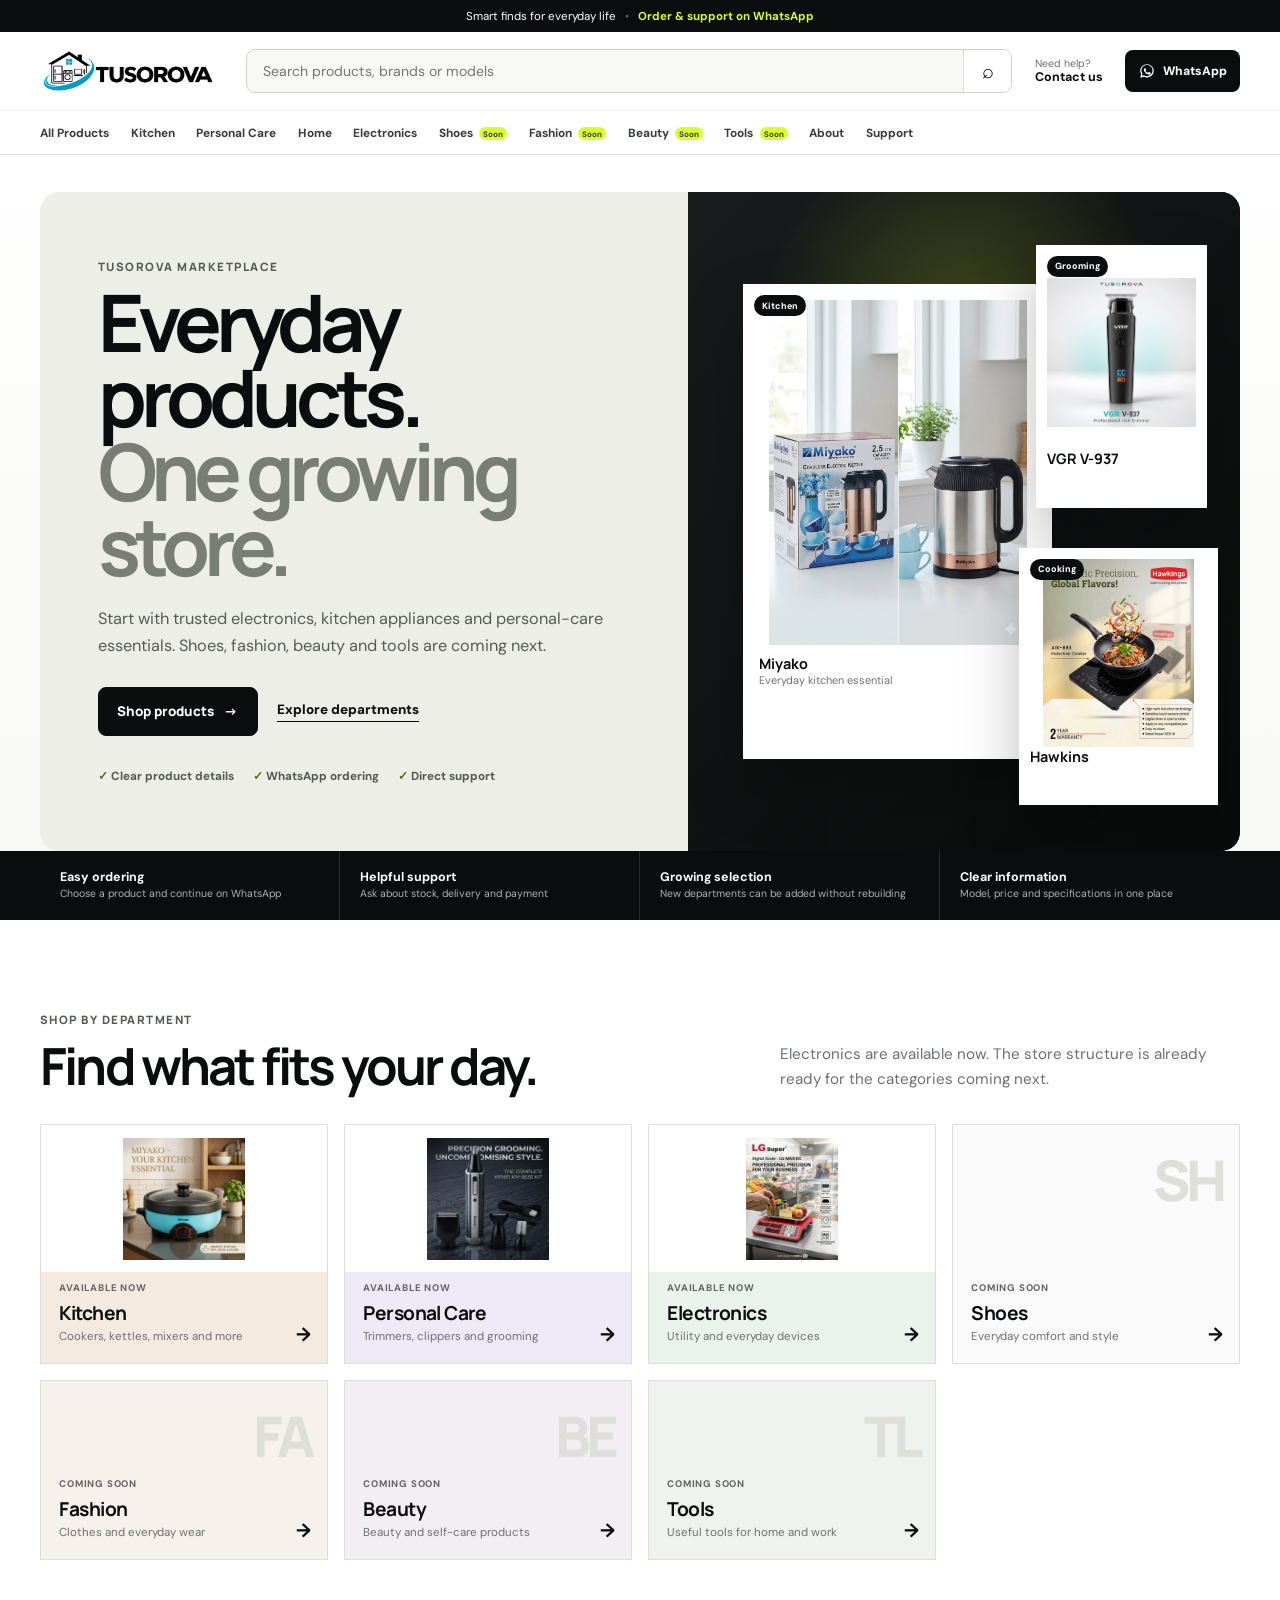
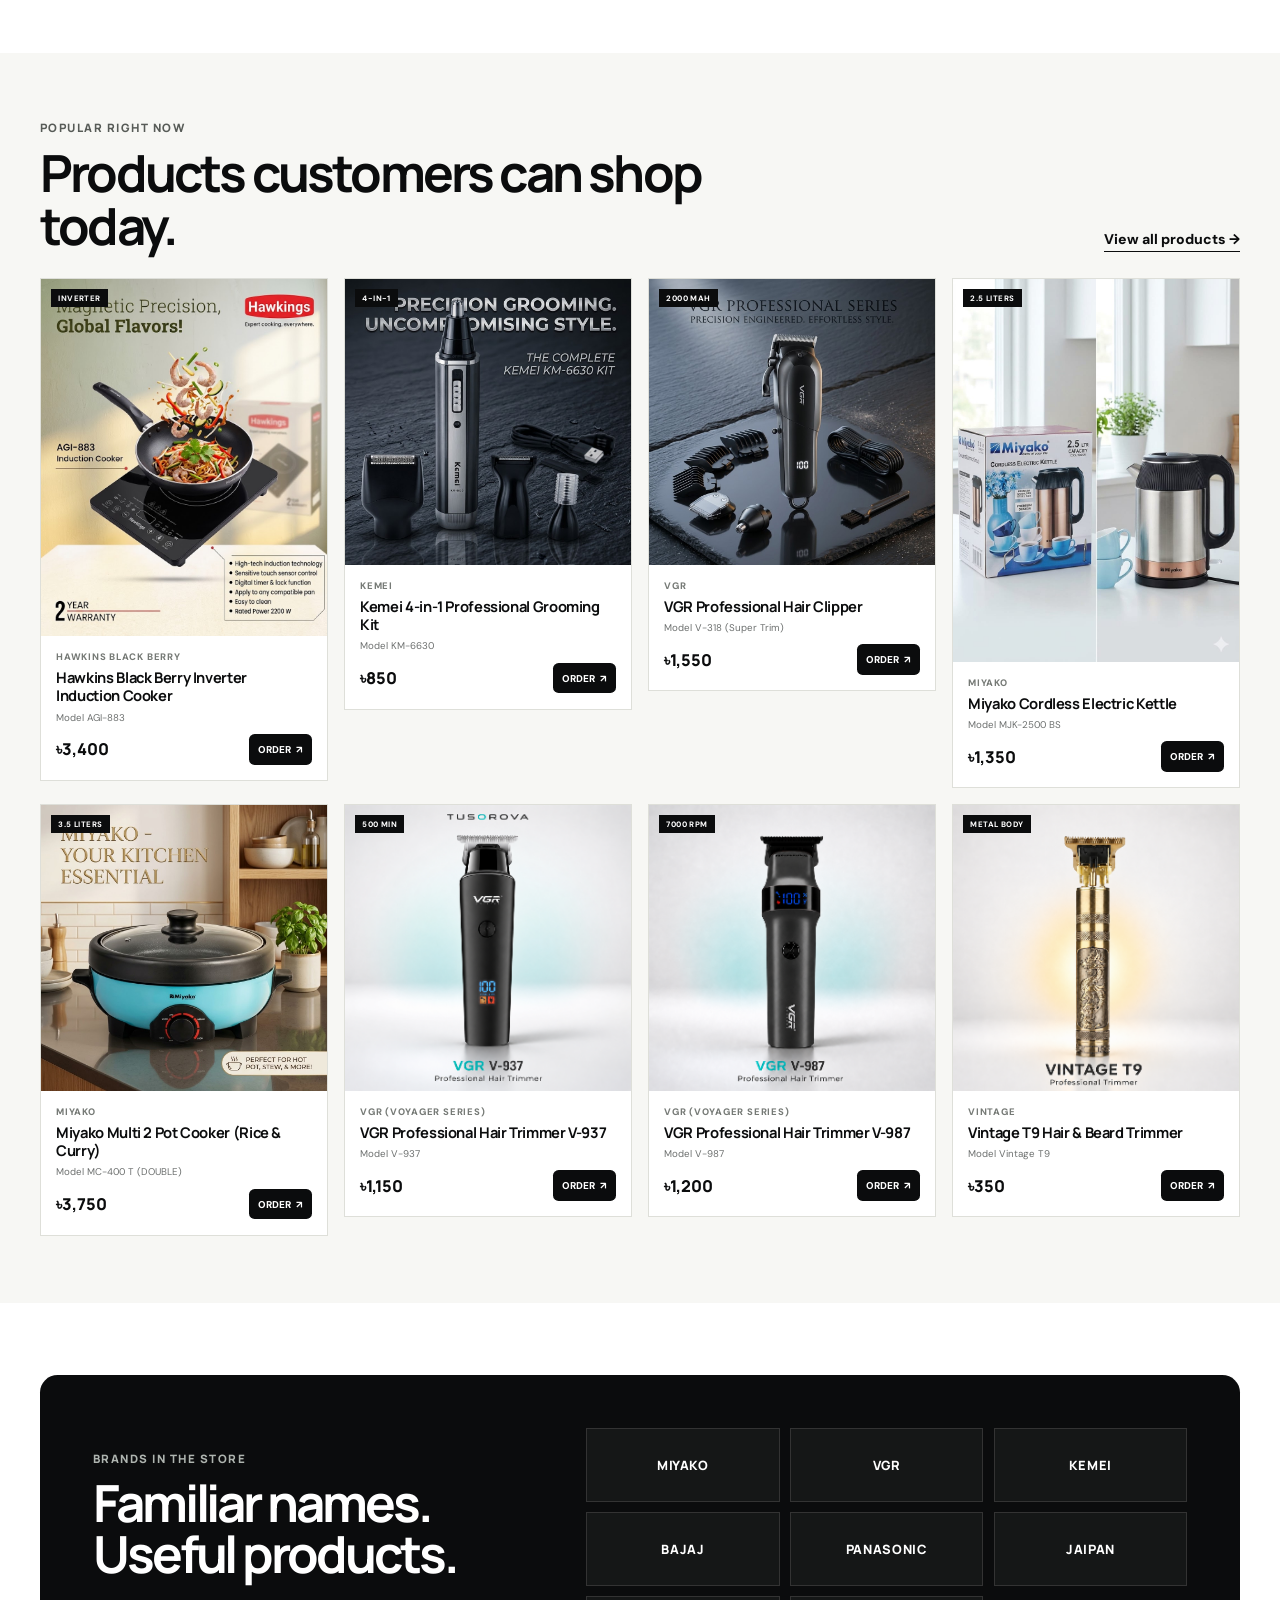
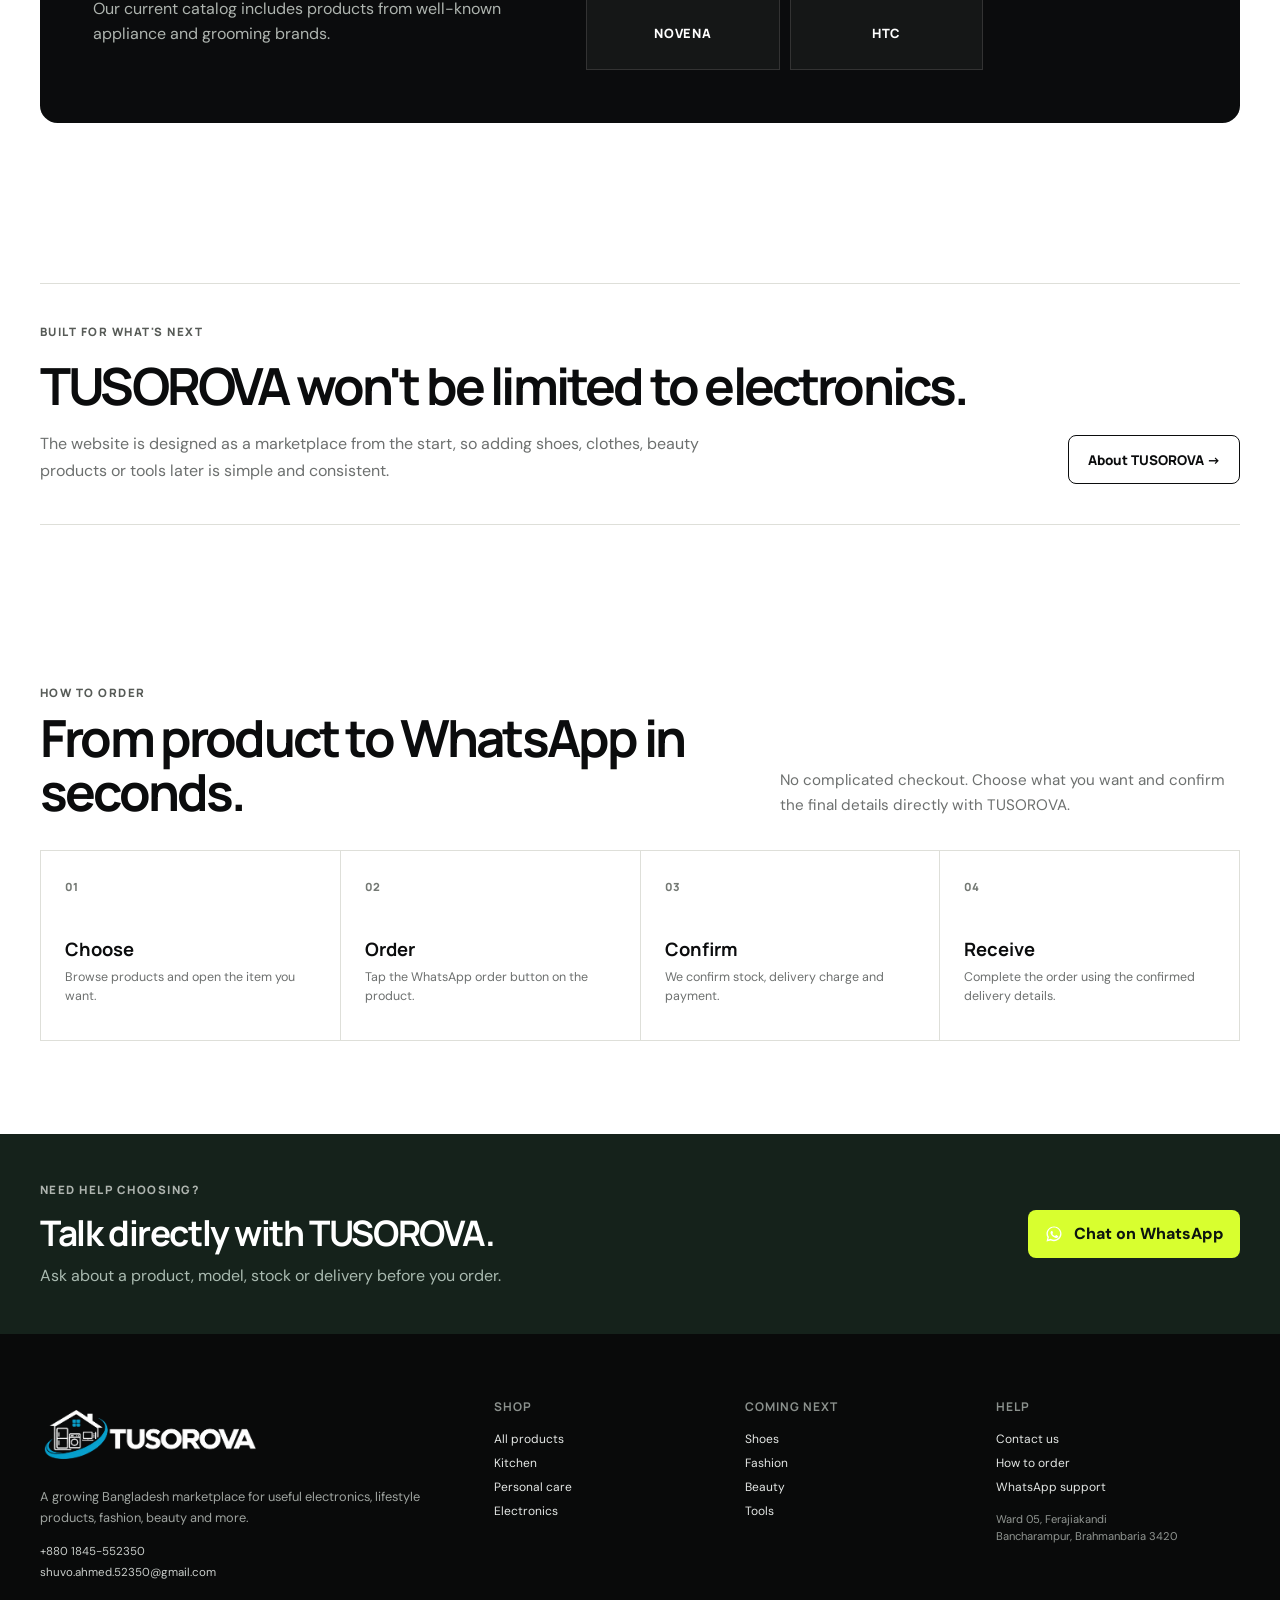
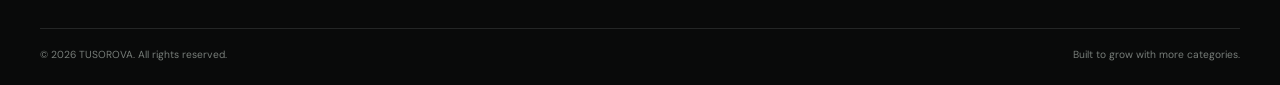
==== commit 702a69a8: "Remove sticky category bar and product card whitespace" ====
--- a/index.html
+++ b/index.html
@@ -4,11 +4,11 @@
 <meta charset="utf-8">
 <meta name="viewport" content="width=device-width, initial-scale=1">
 <meta name="theme-color" content="#0a0a0a">
-<link rel="icon" href="assets/tusorova-original-mark.svg" type="image/svg+xml">
+<link rel="icon" href="assets/tusorova-white-house-v2.svg" type="image/svg+xml">
 <link rel="preconnect" href="https://fonts.googleapis.com">
 <link rel="preconnect" href="https://fonts.gstatic.com" crossorigin>
 <link href="https://fonts.googleapis.com/css2?family=DM+Sans:wght@400;500;600;700&family=Manrope:wght@600;700;800&display=swap" rel="stylesheet">
-<link rel="stylesheet" href="css/style.css?v=tusorova-2026-2">
+<link rel="stylesheet" href="css/style.css?v=tusorova-2026-4">
 <meta name="description" content="Shop TUSOROVA for electronics, kitchen appliances and personal care products. Shoes, fashion, beauty and tools are coming next.">
 <meta name="google-site-verification" content="vX2oG7GP9mftNvtlFrKsO9a4aF0Yzbfd-yF4ftfDaGk">
 <meta property="og:title" content="TUSOROVA | Everyday products, one growing store">
@@ -101,5 +101,5 @@
     <div class="footer-bottom"><span>© 2026 TUSOROVA. All rights reserved.</span><span>Built to grow with more categories.</span></div>
   </div>
 </footer>
-<script src="js/script.js?v=tusorova-2026-2"></script>
+<script src="js/script.js?v=tusorova-2026-3"></script>
 </body></html>
--- a/css/style.css
+++ b/css/style.css
@@ -29,3 +29,10 @@
 @media(max-width:767px){#shopProducts,#featuredProducts,.related-section .row{grid-template-columns:repeat(2,minmax(0,1fr))}.section-space{padding:4rem 0}.section-space-sm{padding:3rem 0}.section-heading{align-items:start;flex-direction:column;gap:.7rem}.hero-section{padding-top:.8rem}.hero-shell{border-radius:.7rem}.hero-copy{padding:2.3rem 1.35rem}.hero-copy h1{font-size:3.4rem}.hero-lead{font-size:.92rem}.hero-proof{gap:.4rem .8rem}.hero-products{min-height:360px}.department-grid{grid-template-columns:1fr 1fr}.department-card{min-height:200px}.active-dept{padding-top:130px}.dept-image{inset:0 0 40%}.brand-panel{padding:2rem 1.3rem}.brand-cloud{grid-template-columns:repeat(2,1fr)}.future-panel{align-items:start;flex-direction:column}.whatsapp-cta .container{align-items:start;flex-direction:column}.shop-hero{padding:3rem 0 1.5rem}.shop-title-row{align-items:start;flex-direction:column}.shop-mini-trust{display:none}.product-count{display:none}.shop-section .product-image-wrap{height:170px}.product-image-wrap{height:200px}.product-info{padding:.7rem}.product-title{font-size:.8rem}.product-badge{font-size:.45rem}.product-order{padding:.46rem .48rem;font-size:.56rem}.product-price{font-size:.9rem}.product-info-section{margin-top:2.5rem;padding-top:3rem}.spec-row{grid-template-columns:120px 1fr;gap:1rem}.about-hero{padding:4rem 0 2rem}.about-collage{grid-template-columns:1fr}.about-card.text-card{grid-column:auto}.value-grid{grid-template-columns:1fr}.location-section .container{align-items:start;flex-direction:column}.contact-hero{padding:3.5rem 0 2rem}.contact-info{grid-template-columns:1fr}.contact-card.primary{grid-column:auto}.form-grid{grid-template-columns:1fr}.form-grid .full{grid-column:auto}.message-form{padding:1.3rem}.payment-strip .container{flex-wrap:wrap}.footer-grid{grid-template-columns:1fr 1fr}.footer-brand-col{grid-column:1/-1}}
 @media(max-width:480px){.header-main{grid-template-columns:auto 132px 1fr auto;gap:.55rem}.brand-logo{width:128px}.department-grid{grid-template-columns:1fr 1fr;gap:.6rem}.department-card{padding:.8rem;min-height:175px}.active-dept{padding-top:110px}.department-card h3{font-size:.95rem}.department-card p{font-size:.62rem}.coming-dept{min-height:145px}.dept-letter{font-size:2.6rem}.trust-grid{grid-template-columns:1fr}.trust-grid>div{border-right:0!important;border-bottom:1px solid rgba(255,255,255,.12)}.trust-grid>div:last-child{border-bottom:0}.steps-grid{grid-template-columns:1fr}.steps-grid article{min-height:150px}.steps-grid h3{margin-top:1.5rem}.hero-product-main{left:5%;width:59%}.hero-product-top{right:4%;width:34%}.hero-product-bottom{right:3%;width:39%}.shop-section .row{--bs-gutter-x:.6rem;--bs-gutter-y:.7rem}.shop-section .product-image-wrap{height:150px}.shop-section .product-info{padding:.55rem}.shop-section .product-title{font-size:.72rem}.product-brand,.product-model{display:none}.shop-section .product-order{font-size:0;width:29px;height:29px;border-radius:50%;padding:0;justify-content:center}.shop-section .product-order span{font-size:.7rem}.main-product-image{padding:1rem}.purchase-points>div{grid-template-columns:110px 1fr}.footer-grid{grid-template-columns:1fr}.footer-brand-col{grid-column:auto}.footer-grid>div:last-child{grid-column:auto}}
 .footer-logo img{filter:invert(1) hue-rotate(180deg)}
+.shop-tools{position:static;top:auto;z-index:auto}
+.product-card{height:auto;align-self:start}
+.product-card .product-image-wrap{height:auto;padding:0}
+.product-card .product-image{display:block;width:100%;height:auto;object-fit:contain}
+.product-card .product-info{flex:0 0 auto}
+.product-card .product-title{min-height:0}
+.product-card .product-bottom{margin-top:0;padding-top:.65rem}
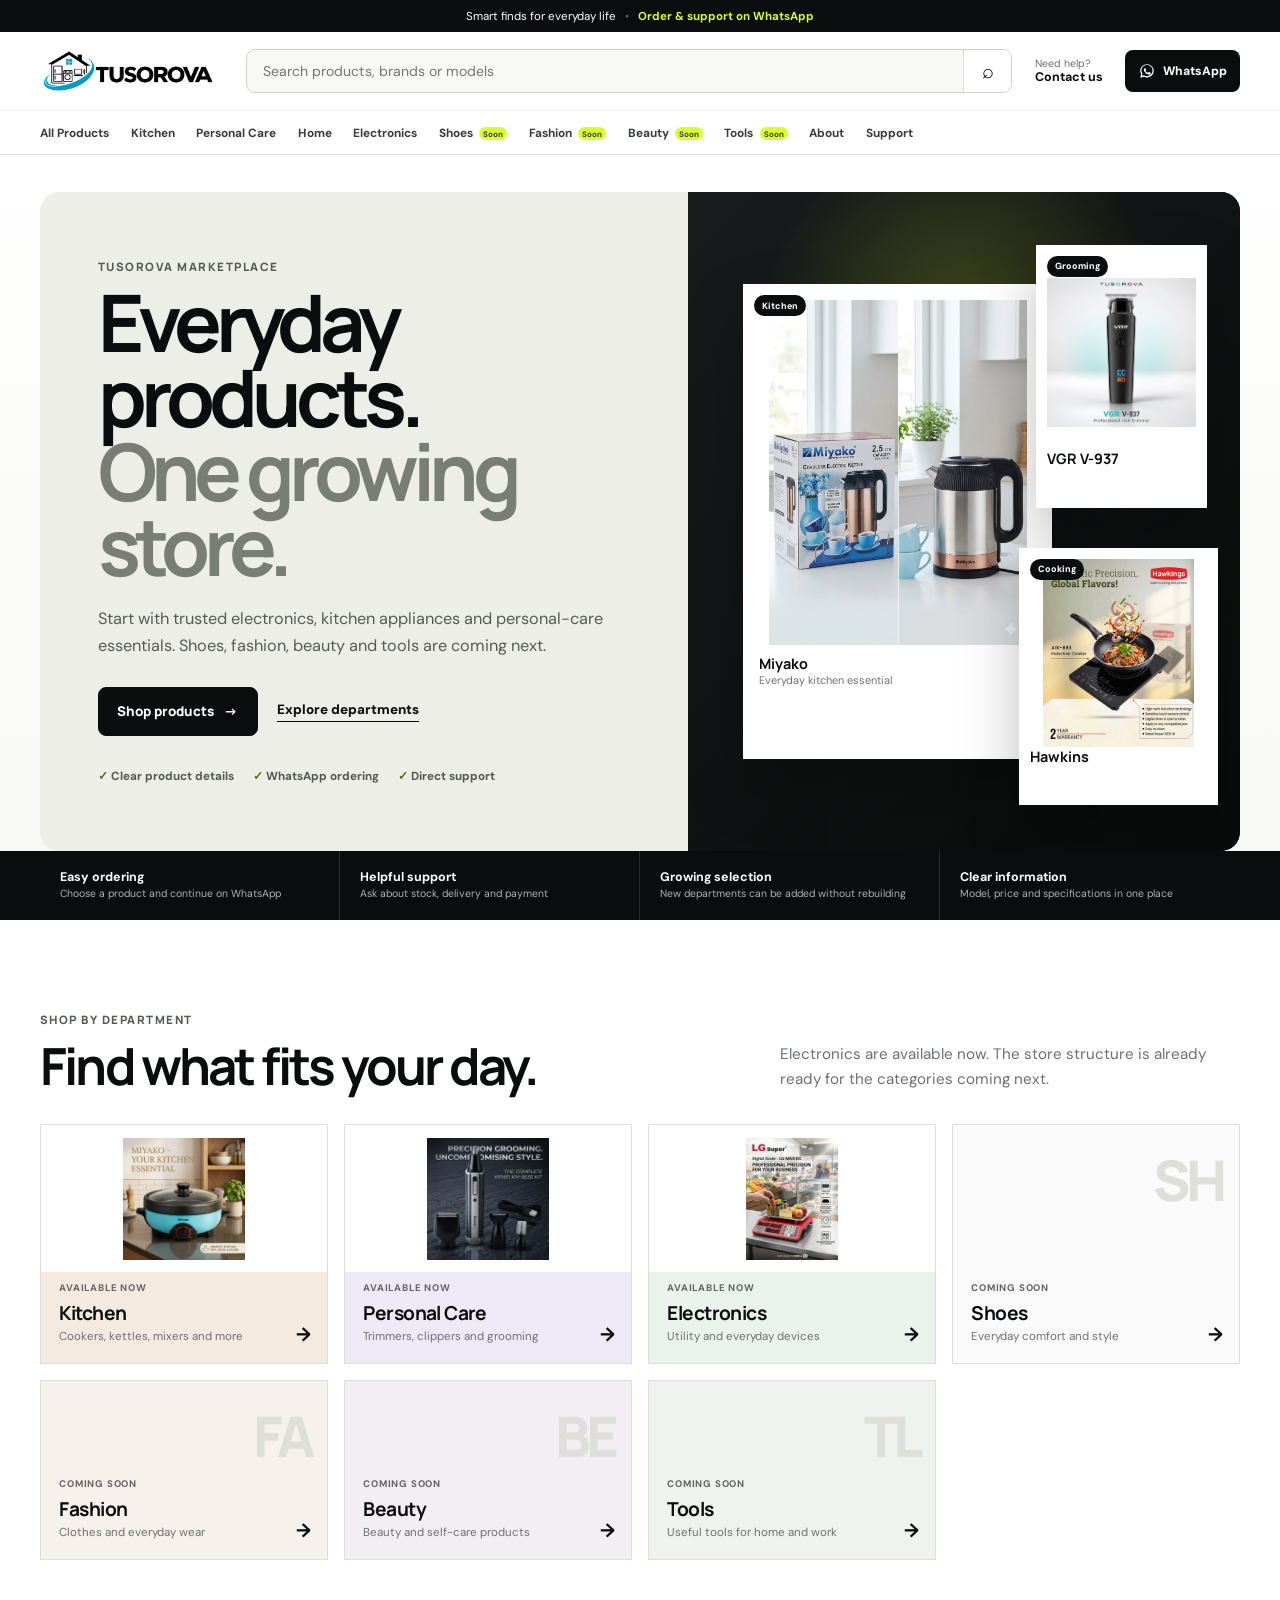
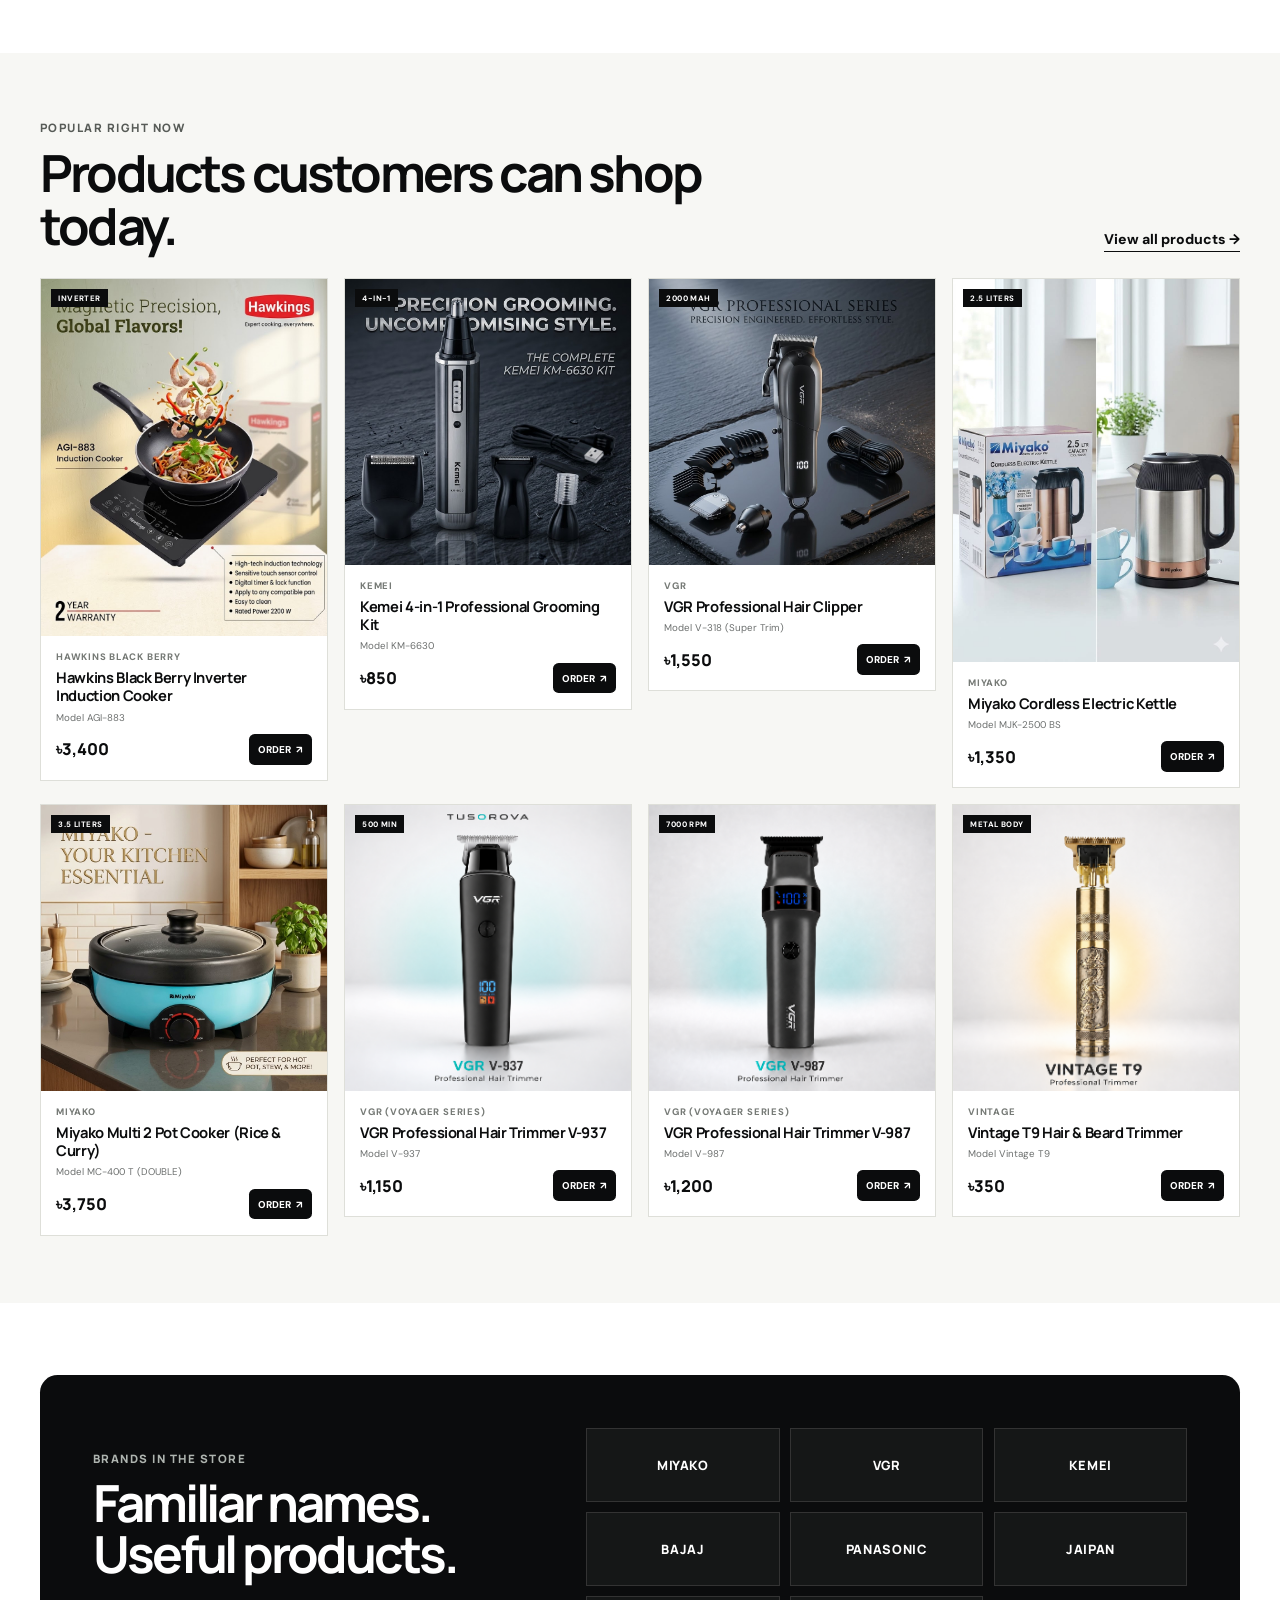
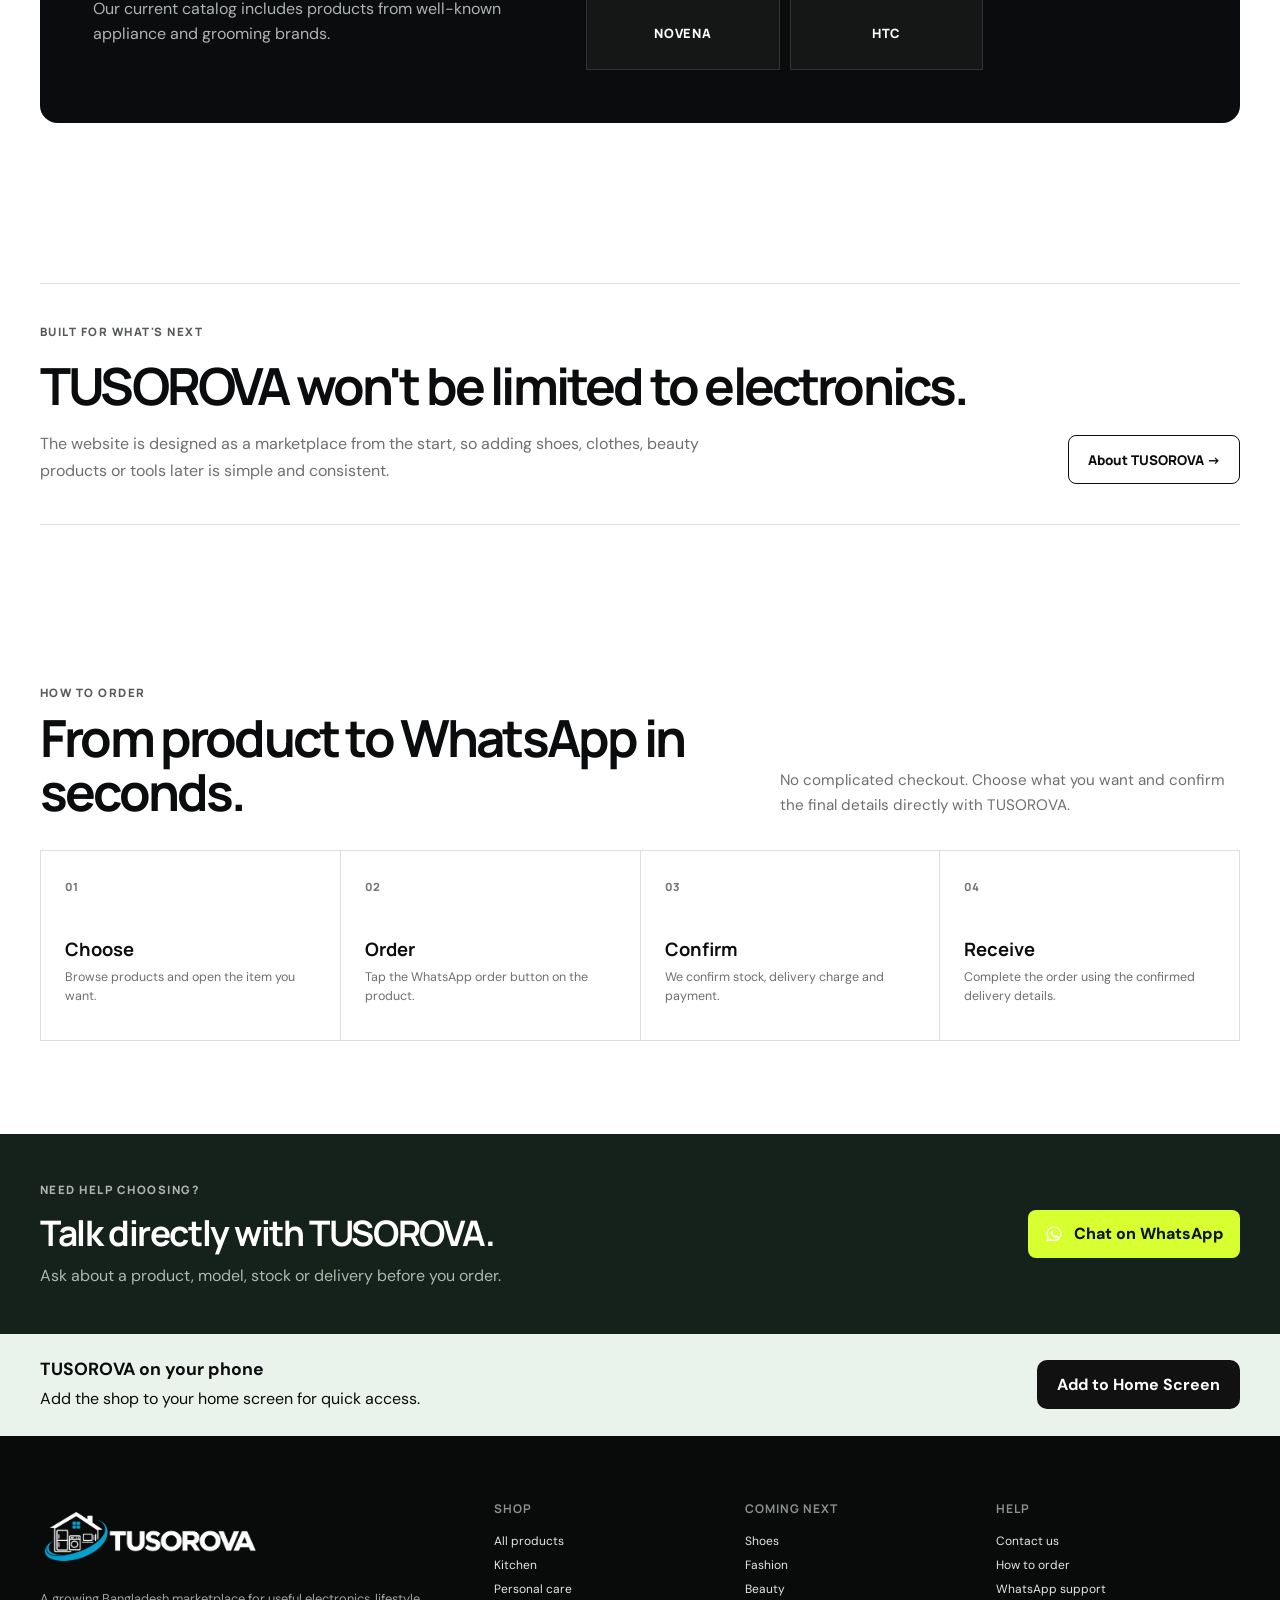
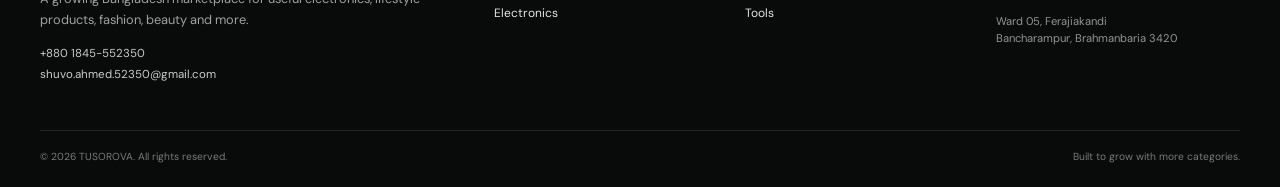
==== commit 5cfb1643: "Add installable TUSOROVA app and improve phone layout" ====
--- a/index.html
+++ b/index.html
@@ -8,7 +8,11 @@
 <link rel="preconnect" href="https://fonts.googleapis.com">
 <link rel="preconnect" href="https://fonts.gstatic.com" crossorigin>
 <link href="https://fonts.googleapis.com/css2?family=DM+Sans:wght@400;500;600;700&family=Manrope:wght@600;700;800&display=swap" rel="stylesheet">
-<link rel="stylesheet" href="css/style.css?v=tusorova-2026-4">
+<link rel="stylesheet" href="css/style.css?v=tusorova-app-1">
+<link rel="manifest" href="manifest.webmanifest">
+<link rel="apple-touch-icon" href="assets/tusorova-app-icon.png">
+<meta name="apple-mobile-web-app-capable" content="yes">
+<meta name="apple-mobile-web-app-title" content="TUSOROVA">
 <meta name="description" content="Shop TUSOROVA for electronics, kitchen appliances and personal care products. Shoes, fashion, beauty and tools are coming next.">
 <meta name="google-site-verification" content="vX2oG7GP9mftNvtlFrKsO9a4aF0Yzbfd-yF4ftfDaGk">
 <meta property="og:title" content="TUSOROVA | Everyday products, one growing store">
@@ -102,4 +106,5 @@
   </div>
 </footer>
 <script src="js/script.js?v=tusorova-2026-3"></script>
+<script src="js/install.js?v=1"></script>
 </body></html>
--- a/css/style.css
+++ b/css/style.css
@@ -36,3 +36,32 @@
 .product-card .product-info{flex:0 0 auto}
 .product-card .product-title{min-height:0}
 .product-card .product-bottom{margin-top:0;padding-top:.65rem}
+.app-install{background:#e9f3ec;padding:1.5rem 0}
+.app-install[hidden],.app-install-help[hidden]{display:none}
+.app-install .container{display:flex;flex-wrap:wrap;align-items:center;justify-content:space-between;gap:1rem}
+.app-install strong{font-size:1.1rem}.app-install p{margin:.4rem 0 0;line-height:1.6}
+.app-install-button{border:0;border-radius:10px;background:#111;color:#fff;padding:14px 20px;min-height:44px;cursor:pointer;font-weight:700}
+.app-install-help{flex-basis:100%;font-size:.9rem}
+@media(max-width:991px){
+ .header-main{grid-template-columns:44px minmax(0,1fr) 44px;gap:.6rem;padding-top:.5rem}
+ .brand-logo{width:min(180px,100%)}.header-whatsapp{grid-column:3;grid-row:1;width:44px;height:44px}
+ .mobile-menu-btn{width:44px;height:44px}.site-search{grid-column:1/-1;grid-row:2;height:46px}
+ .site-search input,.message-form input,.message-form textarea{font-size:16px}
+ .department-nav.open{max-height:65vh;overflow-y:auto}
+ .filter-button{min-height:44px}.filter-bar{padding-block:8px}
+}
+@media(max-width:767px){
+ .container{width:calc(100% - 24px)}
+ .hero-copy{padding:1.6rem 1.1rem}.hero-copy h1{font-size:clamp(2.2rem,10vw,3.2rem)}
+ .hero-lead{font-size:1rem}.shop-hero{padding:1.8rem 0 1rem}.shop-title-row h1{font-size:clamp(2.2rem,10vw,3.2rem)}
+ .section-space{padding:2.8rem 0}.shop-section{padding:1rem 0 2.5rem}
+ #shopProducts,#featuredProducts,.related-section .row{gap:.65rem}
+ .product-card .product-title{font-size:.85rem;overflow-wrap:anywhere}
+ .product-card .product-bottom{flex-wrap:wrap;gap:.45rem}
+ .shop-section .product-order,.product-order{font-size:.65rem;min-height:44px;width:auto;height:auto;border-radius:6px;padding:.55rem .65rem}
+ .shop-section .product-order span{font-size:.8rem}
+ .product-summary h1{font-size:clamp(1.8rem,8vw,2.6rem)}
+ .spec-row{grid-template-columns:minmax(0,1fr) minmax(0,1.5fr);gap:.75rem;overflow-wrap:anywhere}
+ .footer-contact-mini a,.contact-card h3{overflow-wrap:anywhere}
+ .app-install-button{width:100%}.app-install{padding-bottom:calc(1.5rem + env(safe-area-inset-bottom))}
+}
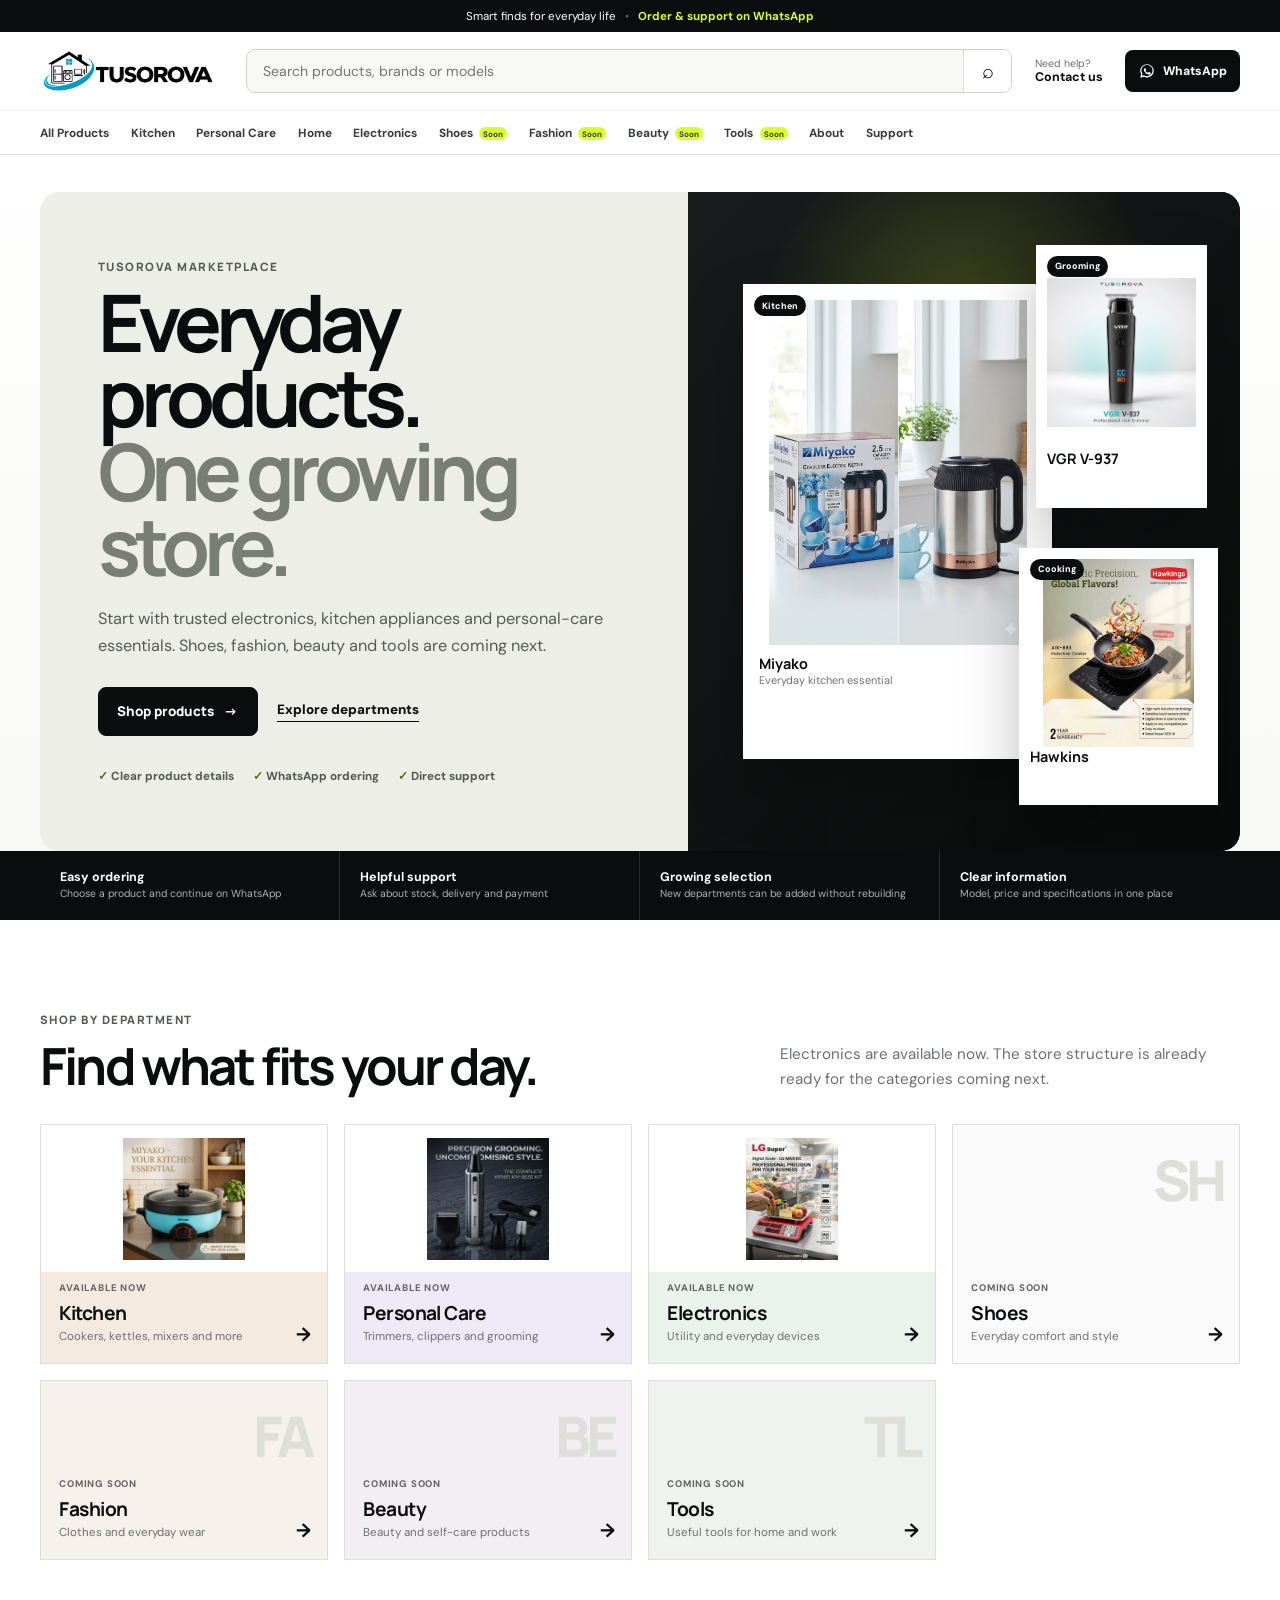
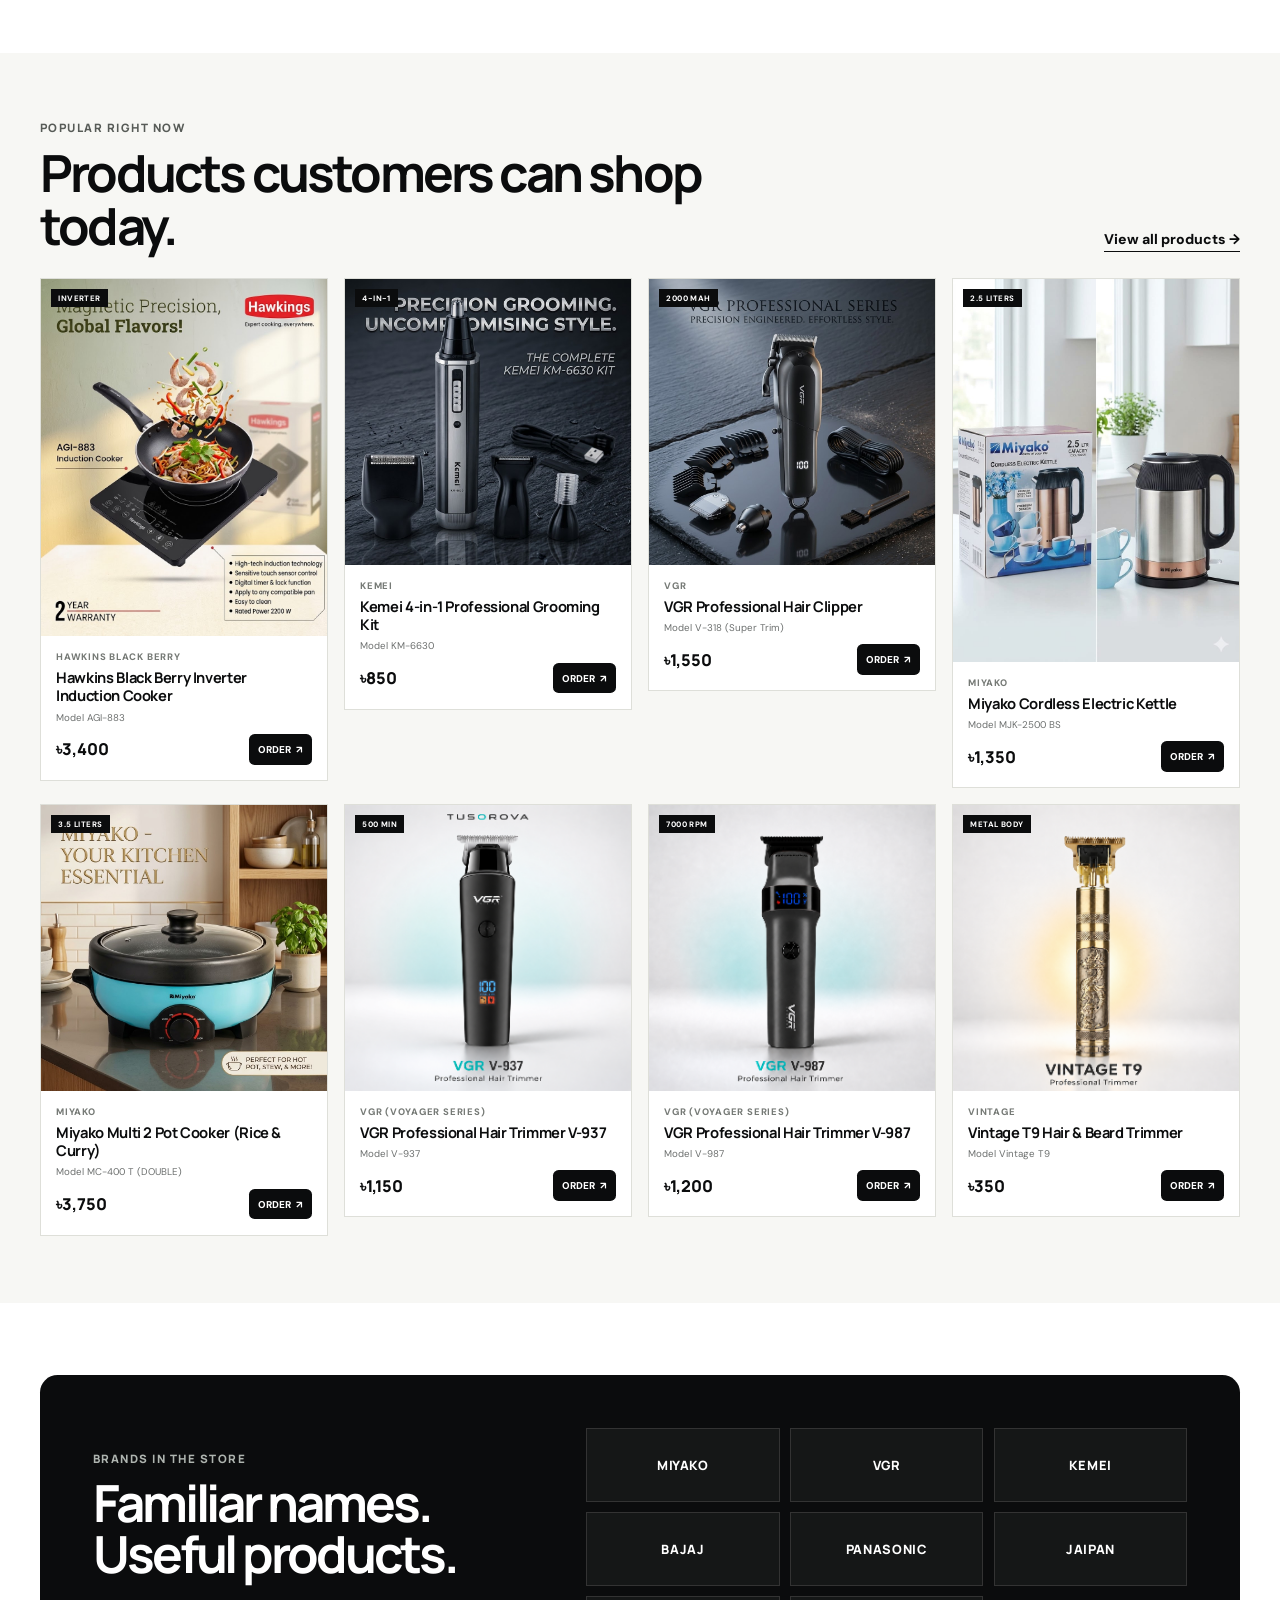
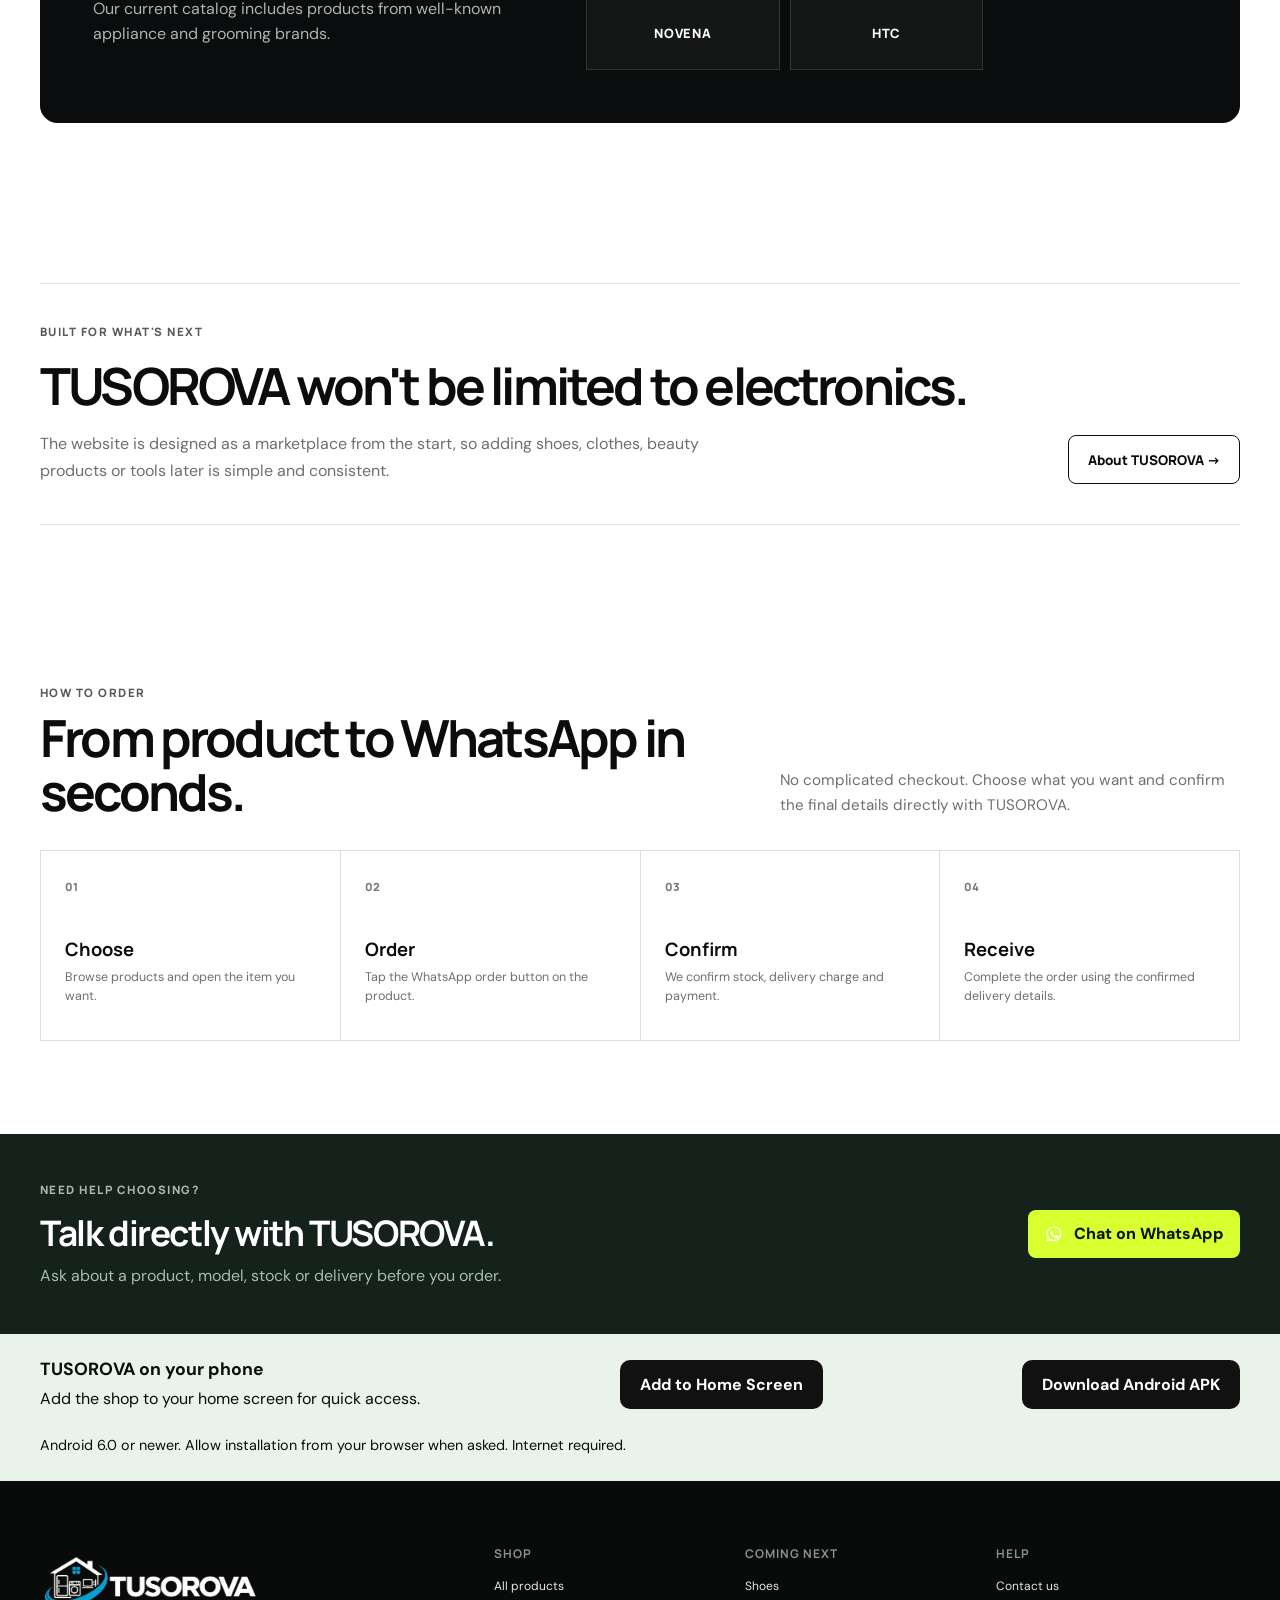
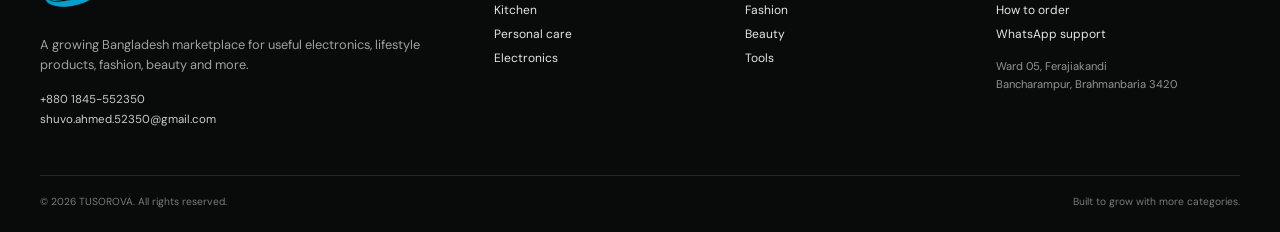
==== commit 6095aeba: "Build signed TUSOROVA Android APK and add download link" ====
--- a/index.html
+++ b/index.html
@@ -106,5 +106,5 @@
   </div>
 </footer>
 <script src="js/script.js?v=tusorova-2026-3"></script>
-<script src="js/install.js?v=1"></script>
+<script src="js/install.js?v=2"></script>
 </body></html>
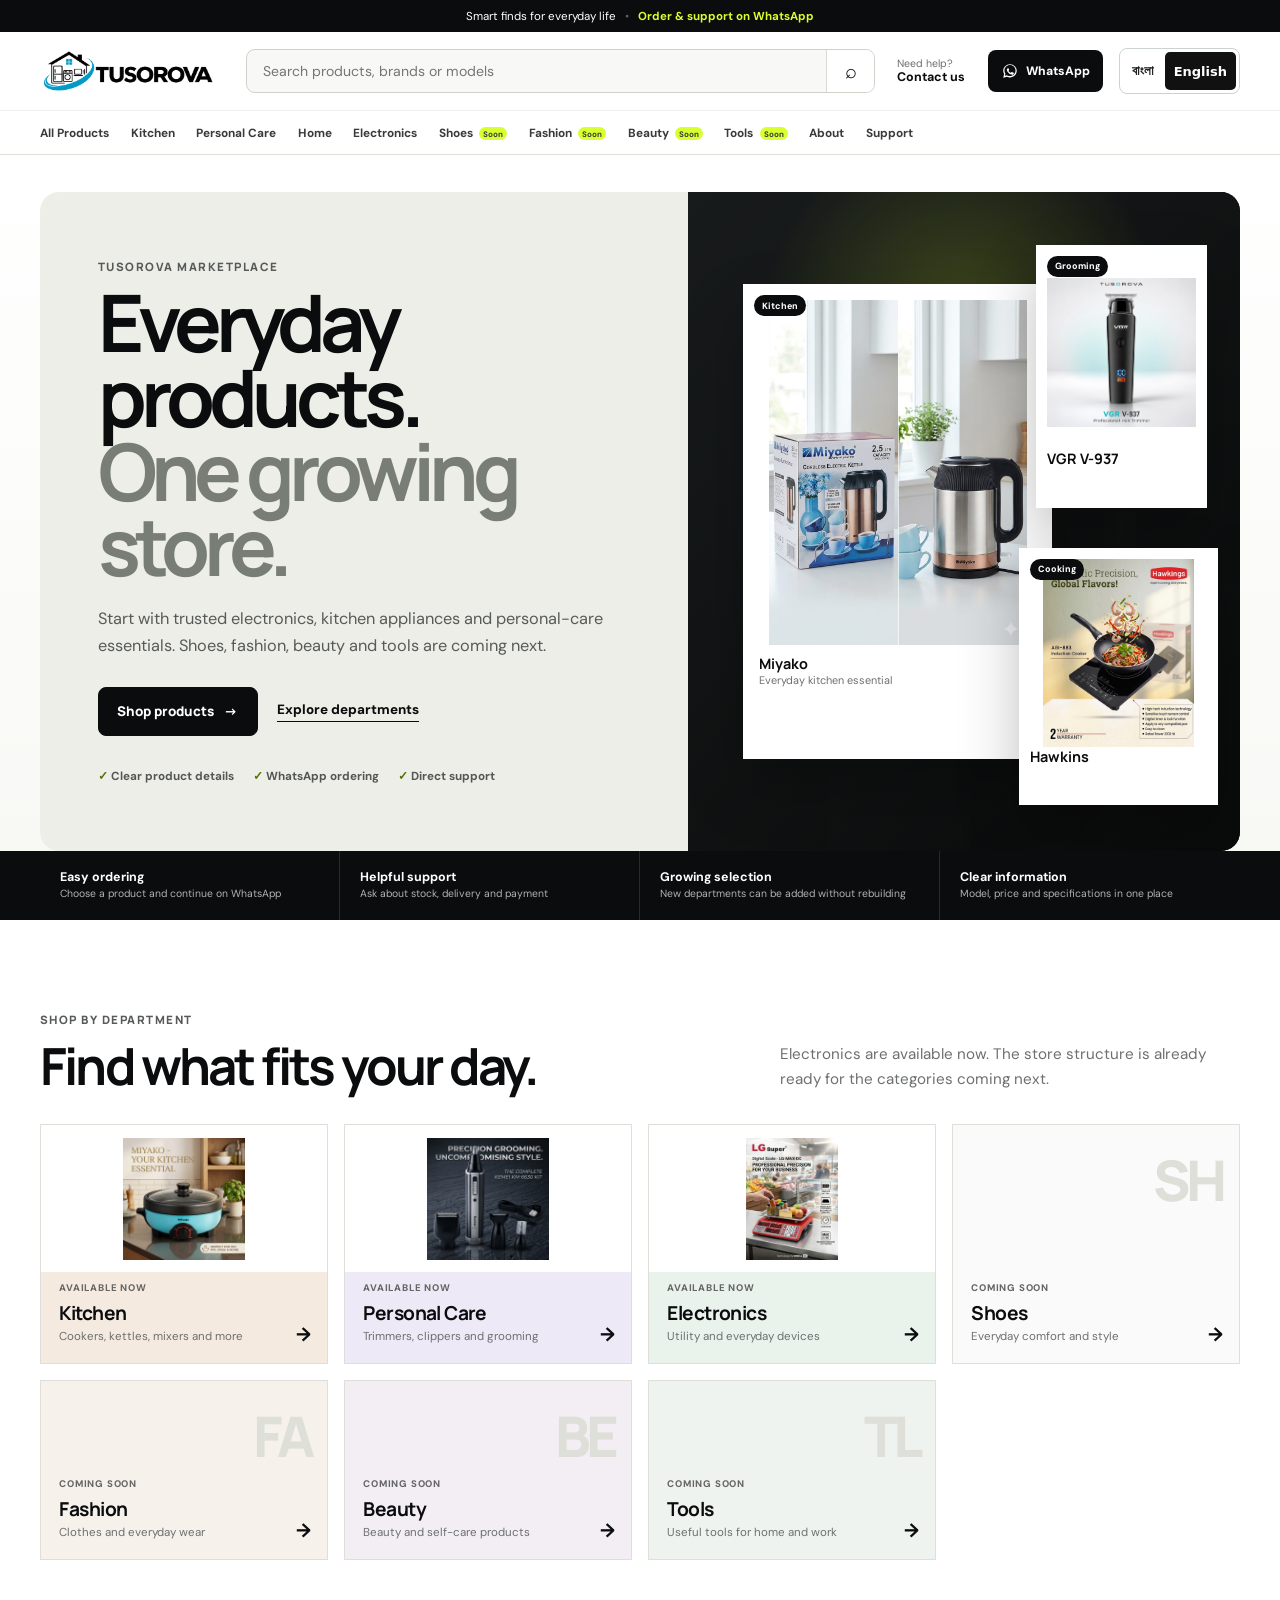
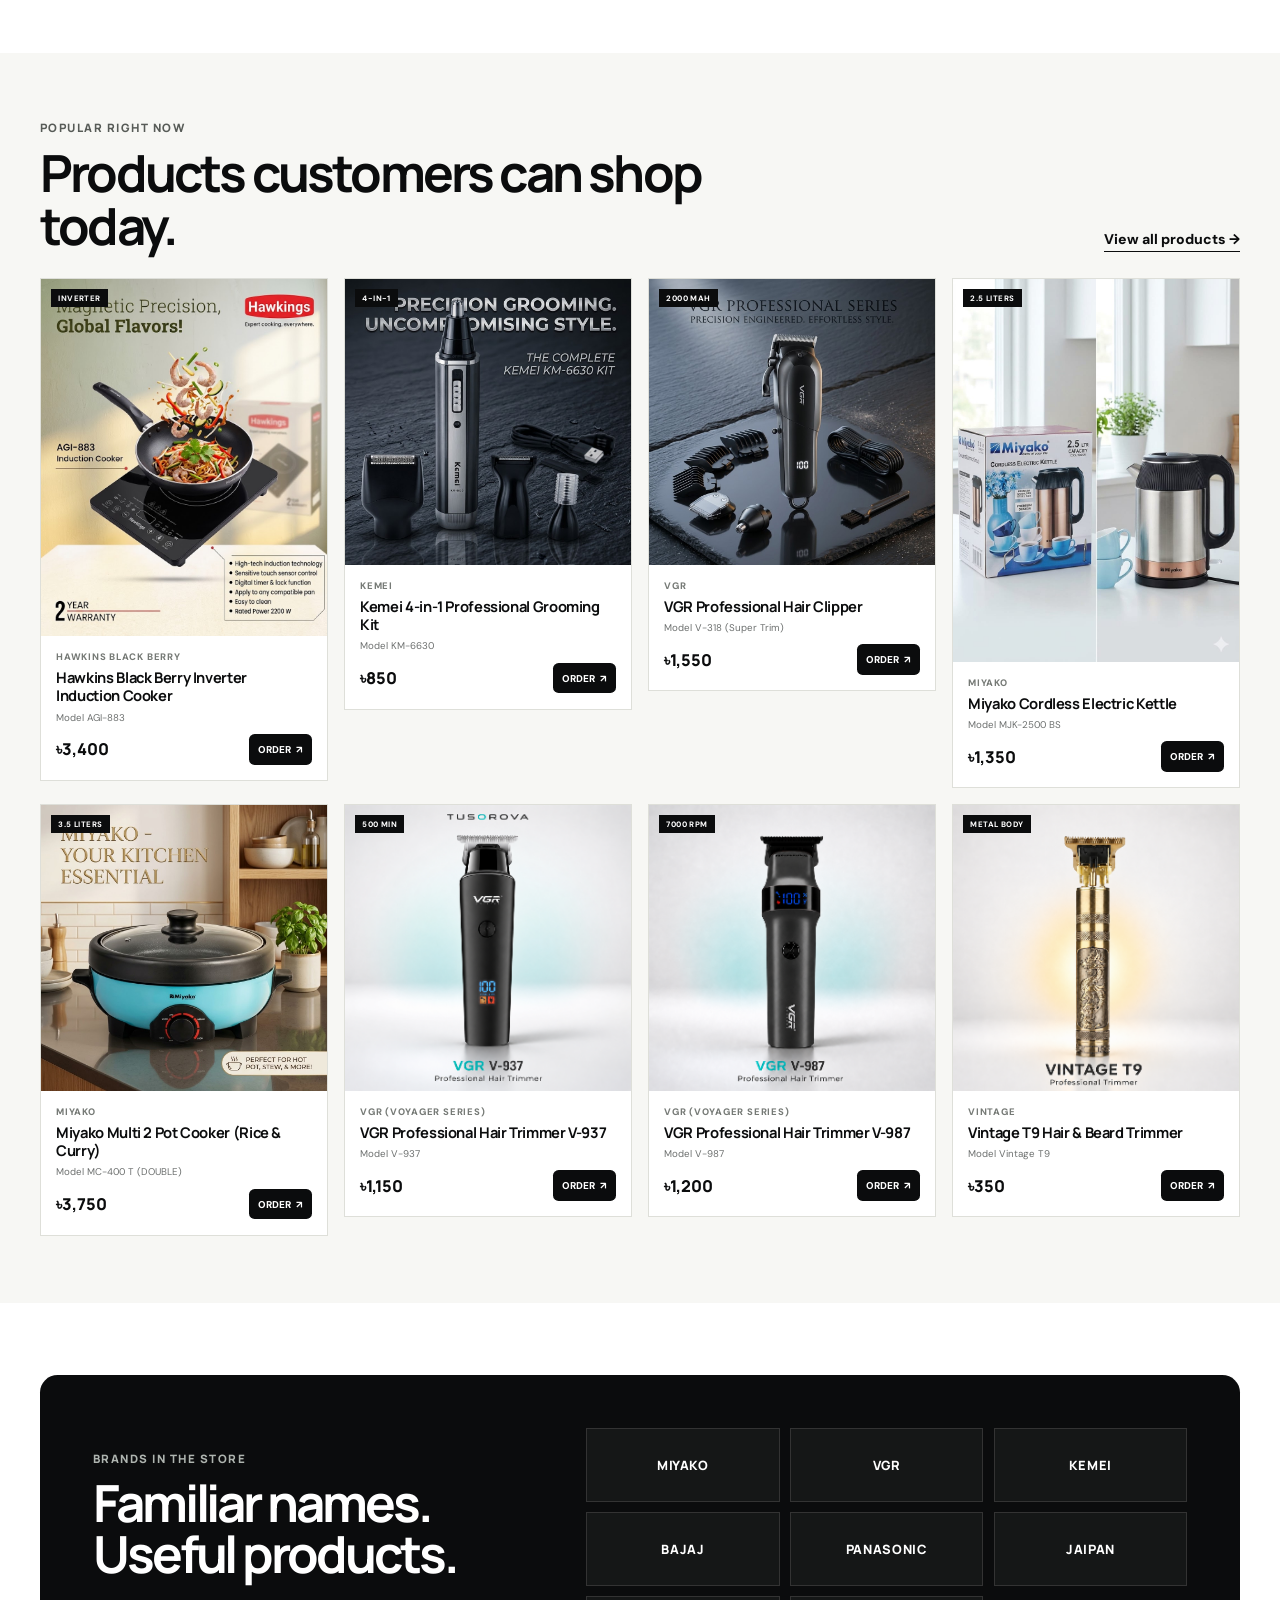
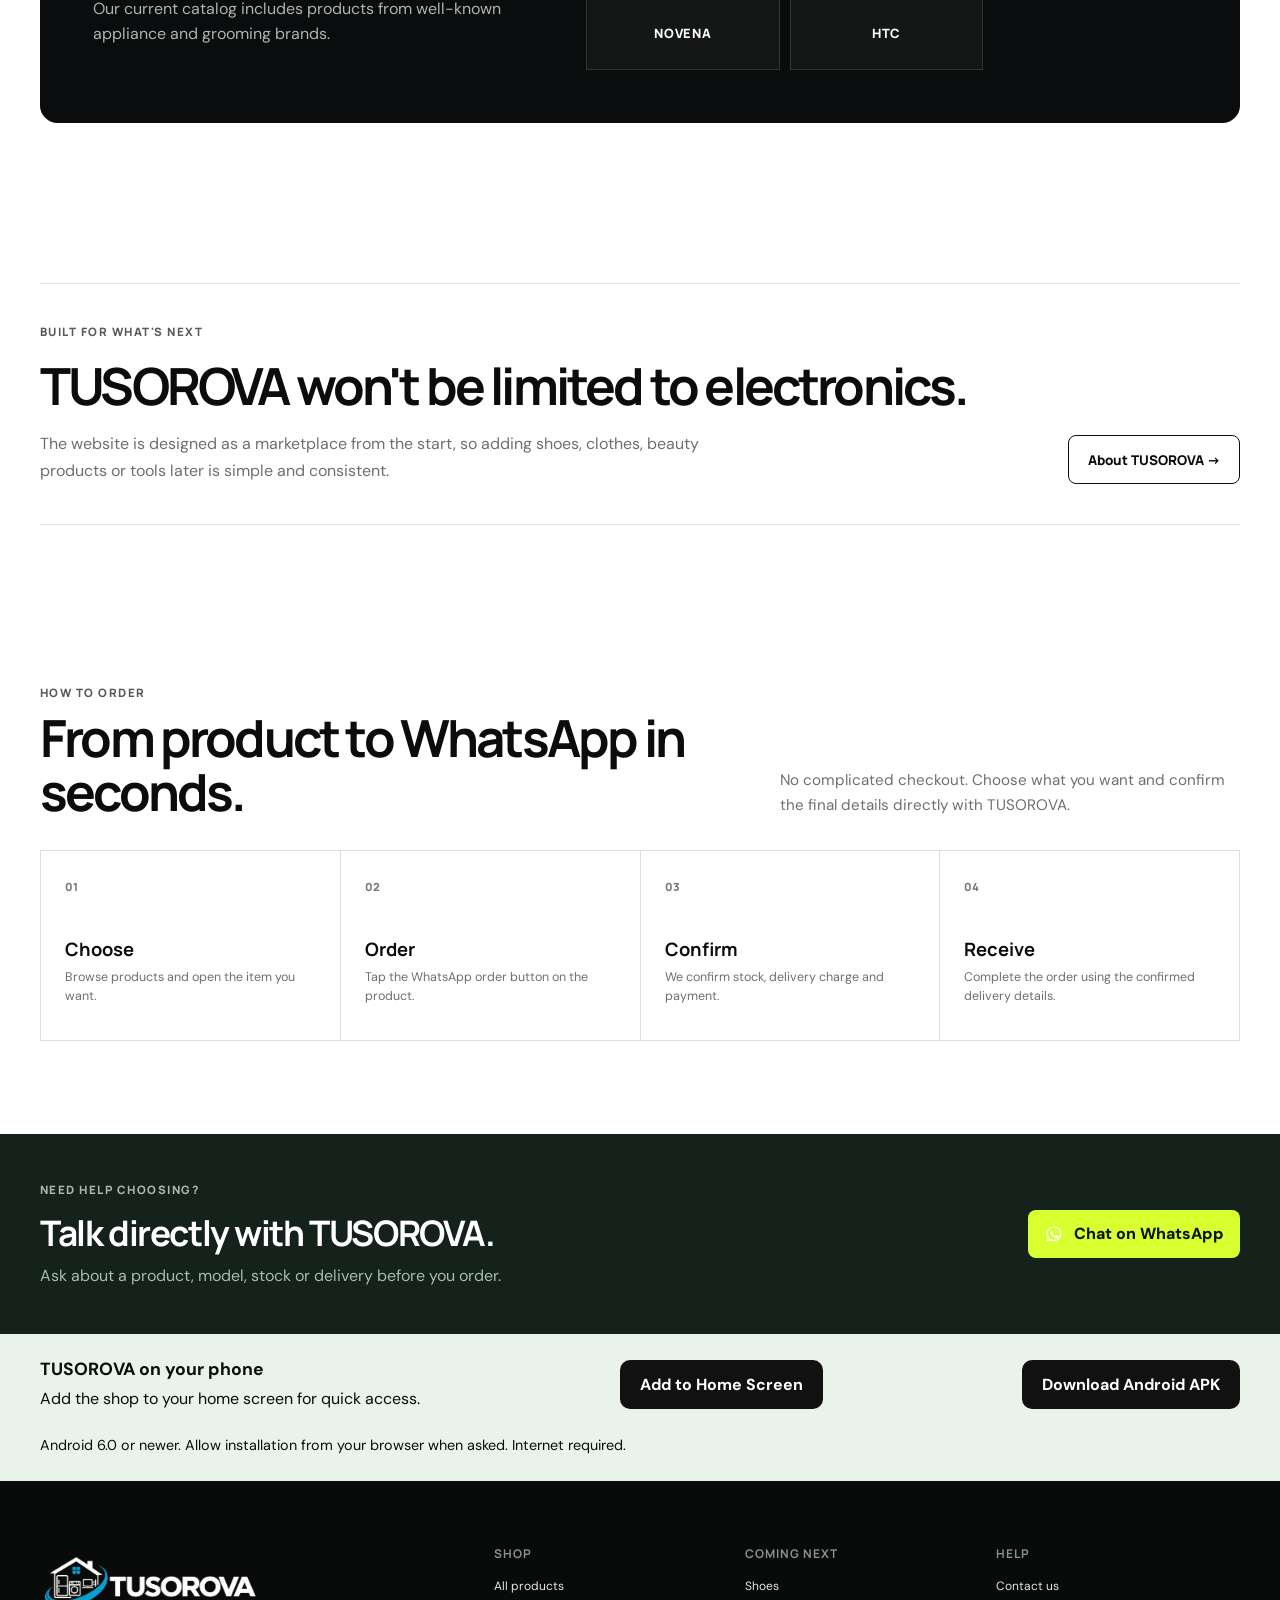
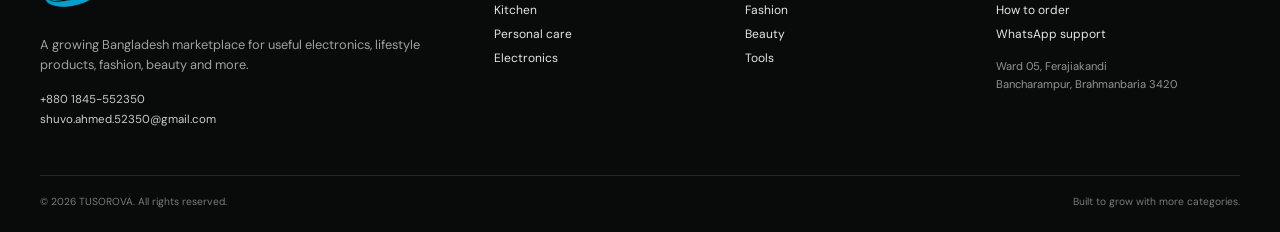
==== commit 8e236677: "Add Bangla English language switch and multilingual product search" ====
--- a/index.html
+++ b/index.html
@@ -13,11 +13,11 @@
 <link rel="apple-touch-icon" href="assets/tusorova-app-icon.png">
 <meta name="apple-mobile-web-app-capable" content="yes">
 <meta name="apple-mobile-web-app-title" content="TUSOROVA">
-<meta name="description" content="Shop TUSOROVA for electronics, kitchen appliances and personal care products. Shoes, fashion, beauty and tools are coming next.">
+<meta name="description" content="Shop Tusorova for electronics, kitchen appliances and personal care products. Shoes, fashion, beauty and tools coming soon.">
 <meta name="google-site-verification" content="vX2oG7GP9mftNvtlFrKsO9a4aF0Yzbfd-yF4ftfDaGk">
 <meta property="og:title" content="TUSOROVA | Everyday products, one growing store">
 <meta property="og:description" content="Electronics today. More everyday categories tomorrow.">
-<title>TUSOROVA | Everyday Products, One Growing Store</title>
+<title>TUSOROVA | Electronics, Home Appliances & Everyday Products</title>
 </head>
 <body data-page="home">
 <div class="announcement-bar"><div class="container"><span>Smart finds for everyday life</span><span class="announcement-sep">•</span><a href="https://wa.me/8801987510088?text=%E0%A6%86%E0%A6%B8%E0%A6%B8%E0%A6%BE%E0%A6%B2%E0%A6%BE%E0%A6%AE%E0%A7%81%20%E0%A6%86%E0%A6%B2%E0%A6%BE%E0%A6%87%E0%A6%95%E0%A7%81%E0%A6%AE%20TUSOROVA!%20%E0%A6%86%E0%A6%AE%E0%A6%BF%20%E0%A6%86%E0%A6%AA%E0%A6%A8%E0%A6%BE%E0%A6%A6%E0%A7%87%E0%A6%B0%20%E0%A6%AA%E0%A6%A3%E0%A7%8D%E0%A6%AF%20%E0%A6%B8%E0%A6%AE%E0%A7%8D%E0%A6%AA%E0%A6%B0%E0%A7%8D%E0%A6%95%E0%A7%87%20%E0%A6%9C%E0%A6%BE%E0%A6%A8%E0%A6%A4%E0%A7%87%20%E0%A6%9A%E0%A6%BE%E0%A6%87%E0%A5%A4" target="_blank" rel="noopener">Order & support on WhatsApp</a></div></div>
@@ -105,6 +105,8 @@
     <div class="footer-bottom"><span>© 2026 TUSOROVA. All rights reserved.</span><span>Built to grow with more categories.</span></div>
   </div>
 </footer>
-<script src="js/script.js?v=tusorova-2026-3"></script>
+<link rel="stylesheet" href="css/language.css?v=1">
+<script src="js/script.js?v=tusorova-2026-4"></script>
 <script src="js/install.js?v=2"></script>
+<script src="js/language.js?v=1"></script>
 </body></html>
--- a/css/language.css
+++ b/css/language.css
@@ -0,0 +1,10 @@
+.language-switch{display:flex;gap:2px;padding:3px;border:1px solid #ccd2cf;border-radius:8px;justify-self:end;white-space:nowrap}
+.language-switch button{border:0;background:transparent;color:#222;border-radius:5px;min-height:38px;padding:6px 9px;font:600 13px system-ui,sans-serif;cursor:pointer}
+.language-switch button[aria-pressed="true"]{background:#111;color:#fff}
+.language-switch button:focus-visible{outline:3px solid #00a6be;outline-offset:2px}
+html[lang="bn"] body{line-height:1.65}
+html[lang="bn"] h1,html[lang="bn"] h2,html[lang="bn"] h3{letter-spacing:normal;line-height:1.3}
+@media(min-width:1200px){.header-main{grid-template-columns:190px minmax(220px,1fr) auto auto auto}}
+@media(min-width:992px) and (max-width:1199px){.header-main{grid-template-columns:170px minmax(180px,1fr) auto auto}}
+@media(max-width:991px){.header-main{grid-template-columns:44px minmax(0,1fr) auto 44px}.header-whatsapp{grid-column:4}.language-switch{grid-column:3;grid-row:1}.language-switch button{padding:5px 6px;min-height:38px}.site-search{grid-column:1/-1}}
+@media(max-width:380px){.header-main{gap:4px;grid-template-columns:32px minmax(0,1fr) auto 36px}.mobile-menu-btn{width:32px}.header-whatsapp{width:36px}.language-switch button{font-size:12px;padding:4px}}
